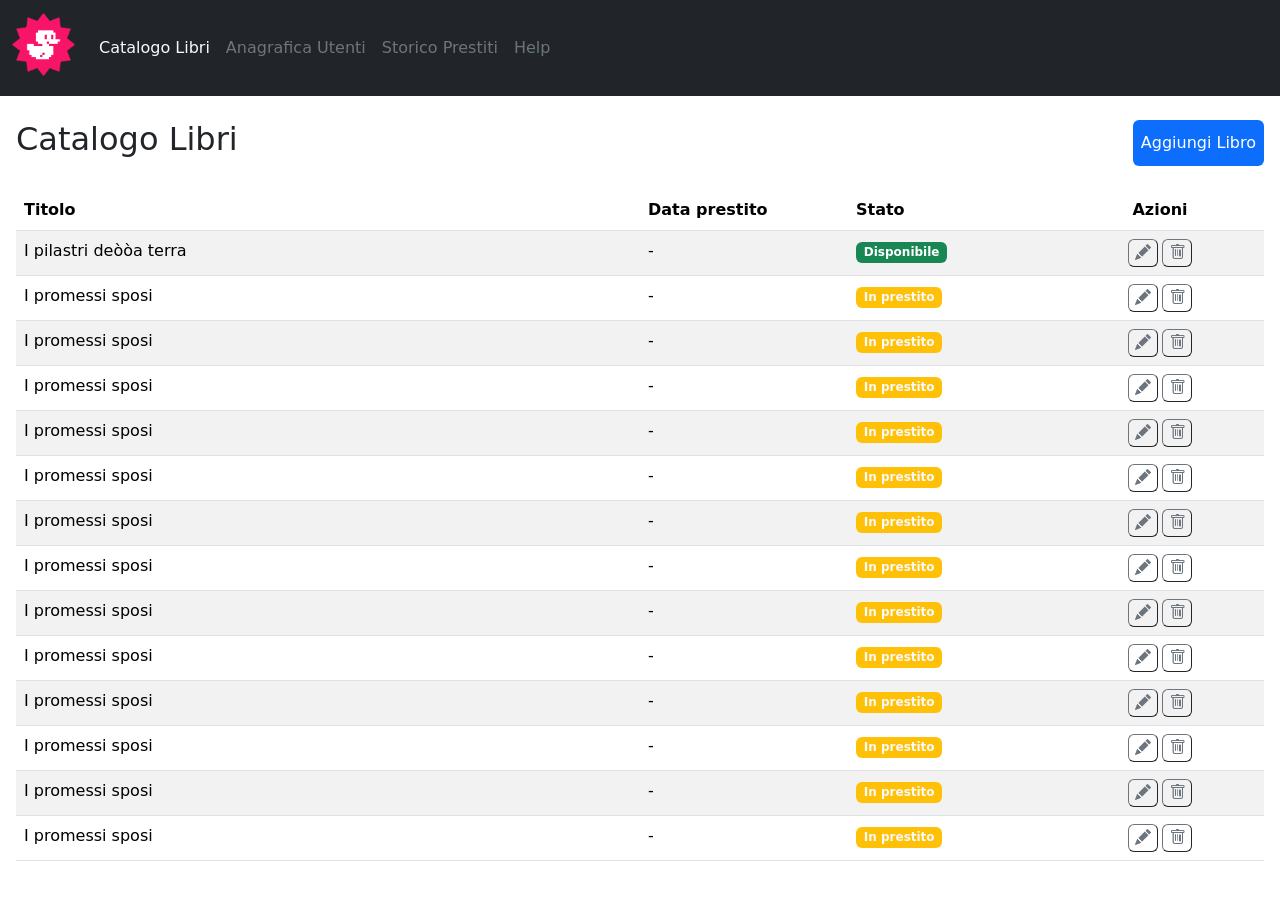
==== index.html @ 3111dd65 "ADD struttura tabella e formattazione" ====
<!DOCTYPE html>
<html lang="en">

<head>
    <meta charset="UTF-8">
    <meta name="viewport" content="width=device-width, initial-scale=1.0">
    <title>Bootstrap Dashboard</title>
    <link rel="stylesheet" href="https://cdn.jsdelivr.net/npm/bootstrap-icons@1.11.0/font/bootstrap-icons.css">
    <link href="https://cdn.jsdelivr.net/npm/bootstrap@5.3.8/dist/css/bootstrap.min.css" rel="stylesheet"
        integrity="sha384-sRIl4kxILFvY47J16cr9ZwB07vP4J8+LH7qKQnuqkuIAvNWLzeN8tE5YBujZqJLB" crossorigin="anonymous">
    <link rel="stylesheet" href="style/index.css">
</head>

<body>
    <header>
        <div class="bg-dark">
            <nav class="navbar navbar-expand-lg">
                <div class="container-fluid top">
                    <a class="navbar-brand to-home" href="#"><img class="paperella" src="img/duck.png"
                            alt="Paperella"></a>

                    <button class="navbar-toggler" type="button" data-bs-toggle="collapse" data-bs-target="#navbarNav"
                        aria-controls="navbarNav" aria-expanded="false" aria-label="Toggle navigation">
                        <span class="navbar-toggler-icon"></span>
                    </button>

                    <div class="collapse navbar-collapse" id="navbarNav">
                        <ul class="navbar-nav">
                            <li class="nav-item">
                                <a class="nav-link active text-light" href="#">Catalogo Libri</a>
                            </li>
                            <li class="nav-item">
                                <a class="nav-link text-secondary" href="#">Anagrafica Utenti</a>
                            </li>
                            <li class="nav-item">
                                <a class="nav-link text-secondary" href="#">Storico Prestiti</a>
                            </li>
                            <li class="nav-item">
                                <a class="nav-link text-secondary" href="#">Help</a>
                            </li>
                        </ul>
                    </div>
                </div>
            </nav>
        </div>
    </header>
    <main>
        <div class="d-flex justify-content-between py-4 px-3">
            <h2 class="fw-light">Catalogo Libri</h2>
            <button class="fw-lighter bg-primary text-white rounded border-0 p-2">Aggiungi Libro</button>
        </div>
        <!-- Tabella -->
        <div class="px-3">
            <table class="table table-tertiary table-striped fw-light">
                <thead>
                    <tr>
                        <th scope="col" class="col-6 col-md-6 col-lg-6">Titolo</th>
                        <th scope="col" class="d-none d-md-table-cell col-md-2">Data prestito</th>
                        <th scope="col" class="col-4 col-md-2">Stato</th>
                        <th scope="col" class="col-2 text-center col-md-2">Azioni</th>
                    </tr>
                </thead>
                <tbody>
                    <tr>
                        <td>I pilastri deòòa terra</td>
                        <td class="d-none d-md-table-cell">-</td>
                        <td><span class="badge bg-success">Disponibile</span></td>
                        <td>
                            <div class="d-flex justify-content-center gap-1">
                                <button type="button"
                                    class="rounded text-secondary border-secondary border-1 bg-transparent"
                                    title="Modifica">
                                    <i class="bi bi-pencil-fill"></i>
                                </button>
                                <button type="button"
                                    class="rounded text-secondary border-secondary border-1 bg-transparent"
                                    title="Elimina">
                                    <i class="bi bi-trash"></i>
                                </button>
                            </div>
                        </td>
                    </tr>
                    <tr>
                        <td>I promessi sposi</td>
                        <td class="d-none d-md-table-cell">-</td>
                        <td><span class="badge bg-warning text-light">In prestito</span></td>
                        <td class="">
                            <div class="d-flex justify-content-center gap-1">
                                <button type="button"
                                    class="rounded text-secondary border-secondary border-1 bg-transparent"
                                    title="Modifica">
                                    <i class="bi bi-pencil-fill"></i>
                                </button>
                                <button type="button"
                                    class="rounded text-secondary border-secondary border-1 bg-transparent"
                                    title="Elimina">
                                    <i class="bi bi-trash"></i>
                                </button>
                            </div>
                        </td>
                    </tr>
                    <tr>
                        <td>I promessi sposi</td>
                        <td class="d-none d-md-table-cell">-</td>
                        <td><span class="badge bg-warning text-light">In prestito</span></td>
                        <td class="">
                            <div class="d-flex justify-content-center gap-1">
                                <button type="button"
                                    class="rounded text-secondary border-secondary border-1 bg-transparent"
                                    title="Modifica">
                                    <i class="bi bi-pencil-fill"></i>
                                </button>
                                <button type="button"
                                    class="rounded text-secondary border-secondary border-1 bg-transparent"
                                    title="Elimina">
                                    <i class="bi bi-trash"></i>
                                </button>
                            </div>
                        </td>
                    </tr>
                    <tr>
                        <td>I promessi sposi</td>
                        <td class="d-none d-md-table-cell">-</td>
                        <td><span class="badge bg-warning text-light">In prestito</span></td>
                        <td class="">
                            <div class="d-flex justify-content-center gap-1">
                                <button type="button"
                                    class="rounded text-secondary border-secondary border-1 bg-transparent"
                                    title="Modifica">
                                    <i class="bi bi-pencil-fill"></i>
                                </button>
                                <button type="button"
                                    class="rounded text-secondary border-secondary border-1 bg-transparent"
                                    title="Elimina">
                                    <i class="bi bi-trash"></i>
                                </button>
                            </div>
                        </td>
                    </tr>
                    <tr>
                        <td>I promessi sposi</td>
                        <td class="d-none d-md-table-cell">-</td>
                        <td><span class="badge bg-warning text-light">In prestito</span></td>
                        <td class="">
                            <div class="d-flex justify-content-center gap-1">
                                <button type="button"
                                    class="rounded text-secondary border-secondary border-1 bg-transparent"
                                    title="Modifica">
                                    <i class="bi bi-pencil-fill"></i>
                                </button>
                                <button type="button"
                                    class="rounded text-secondary border-secondary border-1 bg-transparent"
                                    title="Elimina">
                                    <i class="bi bi-trash"></i>
                                </button>
                            </div>
                        </td>
                    </tr>
                    <tr>
                        <td>I promessi sposi</td>
                        <td class="d-none d-md-table-cell">-</td>
                        <td><span class="badge bg-warning text-light">In prestito</span></td>
                        <td class="">
                            <div class="d-flex justify-content-center gap-1">
                                <button type="button"
                                    class="rounded text-secondary border-secondary border-1 bg-transparent"
                                    title="Modifica">
                                    <i class="bi bi-pencil-fill"></i>
                                </button>
                                <button type="button"
                                    class="rounded text-secondary border-secondary border-1 bg-transparent"
                                    title="Elimina">
                                    <i class="bi bi-trash"></i>
                                </button>
                            </div>
                        </td>
                    </tr>
                    <tr>
                        <td>I promessi sposi</td>
                        <td class="d-none d-md-table-cell">-</td>
                        <td><span class="badge bg-warning text-light">In prestito</span></td>
                        <td class="">
                            <div class="d-flex justify-content-center gap-1">
                                <button type="button"
                                    class="rounded text-secondary border-secondary border-1 bg-transparent"
                                    title="Modifica">
                                    <i class="bi bi-pencil-fill"></i>
                                </button>
                                <button type="button"
                                    class="rounded text-secondary border-secondary border-1 bg-transparent"
                                    title="Elimina">
                                    <i class="bi bi-trash"></i>
                                </button>
                            </div>
                        </td>
                    </tr>
                    <tr>
                        <td>I promessi sposi</td>
                        <td class="d-none d-md-table-cell">-</td>
                        <td><span class="badge bg-warning text-light">In prestito</span></td>
                        <td class="">
                            <div class="d-flex justify-content-center gap-1">
                                <button type="button"
                                    class="rounded text-secondary border-secondary border-1 bg-transparent"
                                    title="Modifica">
                                    <i class="bi bi-pencil-fill"></i>
                                </button>
                                <button type="button"
                                    class="rounded text-secondary border-secondary border-1 bg-transparent"
                                    title="Elimina">
                                    <i class="bi bi-trash"></i>
                                </button>
                            </div>
                        </td>
                    </tr>
                    <tr>
                        <td>I promessi sposi</td>
                        <td class="d-none d-md-table-cell">-</td>
                        <td><span class="badge bg-warning text-light">In prestito</span></td>
                        <td class="">
                            <div class="d-flex justify-content-center gap-1">
                                <button type="button"
                                    class="rounded text-secondary border-secondary border-1 bg-transparent"
                                    title="Modifica">
                                    <i class="bi bi-pencil-fill"></i>
                                </button>
                                <button type="button"
                                    class="rounded text-secondary border-secondary border-1 bg-transparent"
                                    title="Elimina">
                                    <i class="bi bi-trash"></i>
                                </button>
                            </div>
                        </td>
                    </tr>
                    <tr>
                        <td>I promessi sposi</td>
                        <td class="d-none d-md-table-cell">-</td>
                        <td><span class="badge bg-warning text-light">In prestito</span></td>
                        <td class="">
                            <div class="d-flex justify-content-center gap-1">
                                <button type="button"
                                    class="rounded text-secondary border-secondary border-1 bg-transparent"
                                    title="Modifica">
                                    <i class="bi bi-pencil-fill"></i>
                                </button>
                                <button type="button"
                                    class="rounded text-secondary border-secondary border-1 bg-transparent"
                                    title="Elimina">
                                    <i class="bi bi-trash"></i>
                                </button>
                            </div>
                        </td>
                    </tr>
                    <tr>
                        <td>I promessi sposi</td>
                        <td class="d-none d-md-table-cell">-</td>
                        <td><span class="badge bg-warning text-light">In prestito</span></td>
                        <td class="">
                            <div class="d-flex justify-content-center gap-1">
                                <button type="button"
                                    class="rounded text-secondary border-secondary border-1 bg-transparent"
                                    title="Modifica">
                                    <i class="bi bi-pencil-fill"></i>
                                </button>
                                <button type="button"
                                    class="rounded text-secondary border-secondary border-1 bg-transparent"
                                    title="Elimina">
                                    <i class="bi bi-trash"></i>
                                </button>
                            </div>
                        </td>
                    </tr>
                    <tr>
                        <td>I promessi sposi</td>
                        <td class="d-none d-md-table-cell">-</td>
                        <td><span class="badge bg-warning text-light">In prestito</span></td>
                        <td class="">
                            <div class="d-flex justify-content-center gap-1">
                                <button type="button"
                                    class="rounded text-secondary border-secondary border-1 bg-transparent"
                                    title="Modifica">
                                    <i class="bi bi-pencil-fill"></i>
                                </button>
                                <button type="button"
                                    class="rounded text-secondary border-secondary border-1 bg-transparent"
                                    title="Elimina">
                                    <i class="bi bi-trash"></i>
                                </button>
                            </div>
                        </td>
                    </tr>
                    <tr>
                        <td>I promessi sposi</td>
                        <td class="d-none d-md-table-cell">-</td>
                        <td><span class="badge bg-warning text-light">In prestito</span></td>
                        <td class="">
                            <div class="d-flex justify-content-center gap-1">
                                <button type="button"
                                    class="rounded text-secondary border-secondary border-1 bg-transparent"
                                    title="Modifica">
                                    <i class="bi bi-pencil-fill"></i>
                                </button>
                                <button type="button"
                                    class="rounded text-secondary border-secondary border-1 bg-transparent"
                                    title="Elimina">
                                    <i class="bi bi-trash"></i>
                                </button>
                            </div>
                        </td>
                    </tr>
                    <tr>
                        <td>I promessi sposi</td>
                        <td class="d-none d-md-table-cell">-</td>
                        <td><span class="badge bg-warning text-light">In prestito</span></td>
                        <td class="">
                            <div class="d-flex justify-content-center gap-1">
                                <button type="button"
                                    class="rounded text-secondary border-secondary border-1 bg-transparent"
                                    title="Modifica">
                                    <i class="bi bi-pencil-fill"></i>
                                </button>
                                <button type="button"
                                    class="rounded text-secondary border-secondary border-1 bg-transparent"
                                    title="Elimina">
                                    <i class="bi bi-trash"></i>
                                </button>
                            </div>
                        </td>
                    </tr>
                </tbody>
            </table>
        </div>
    </main>
    <script src="https://cdn.jsdelivr.net/npm/bootstrap@5.3.8/dist/js/bootstrap.bundle.min.js"
        integrity="sha384-FKyoEForCGlyvwx9Hj09JcYn3nv7wiPVlz7YYwJrWVcXK/BmnVDxM+D2scQbITxI"
        crossorigin="anonymous"></script>
</body>

</html>
---- style/index.css ----
/*HEADER*/
.top {
    height: 80px;
}
.to-home {
    height: 100%;
}
.paperella {
    height: 90%;
}
.navbar-toggler-icon {
    filter: invert(1);
}
.navbar-toggler {
    --bs-navbar-toggler-border-color: white;
}
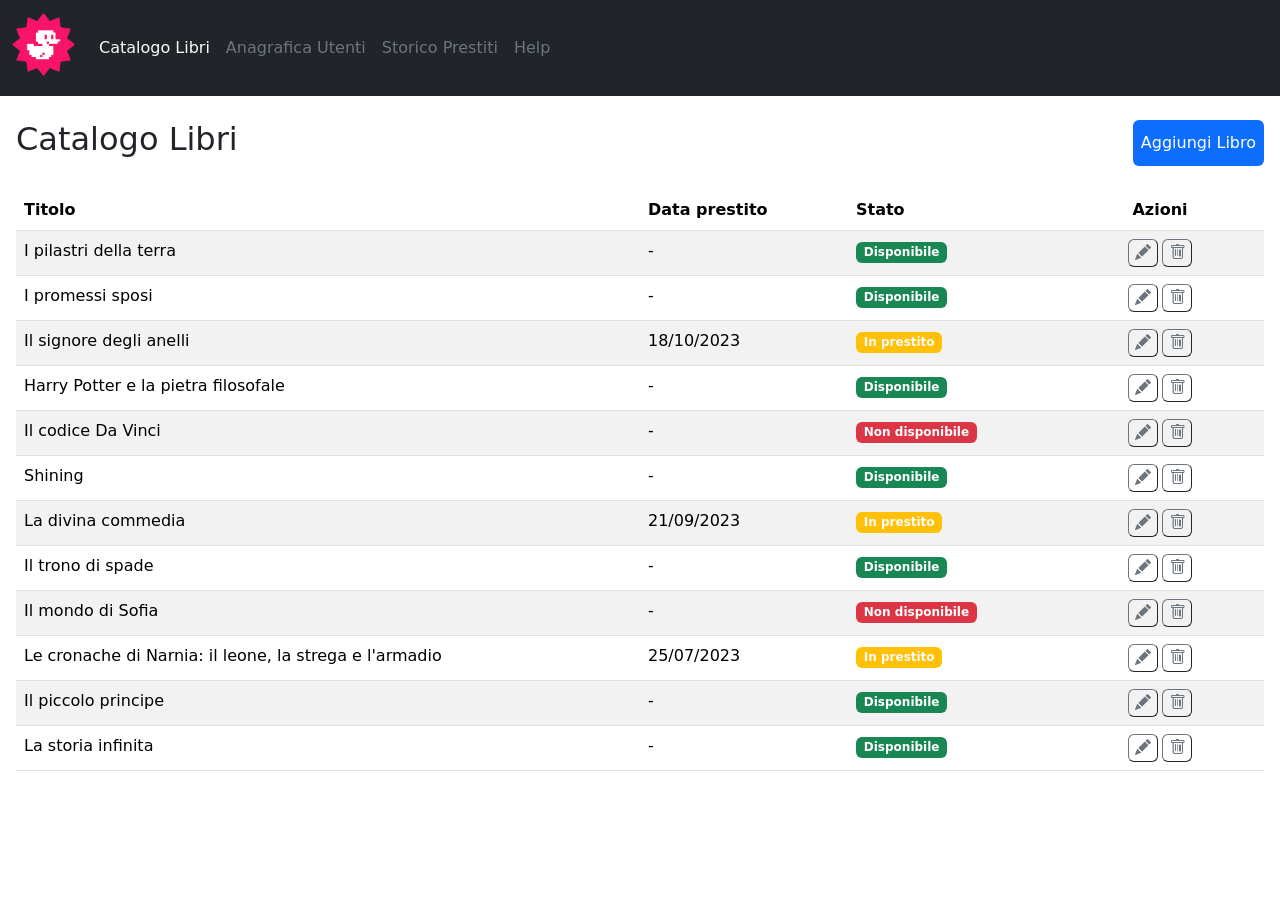
==== commit 715bb232: "table complete" ====
--- a/index.html
+++ b/index.html
@@ -62,7 +62,7 @@
                 </thead>
                 <tbody>
                     <tr>
-                        <td>I pilastri deòòa terra</td>
+                        <td>I pilastri della terra</td>
                         <td class="d-none d-md-table-cell">-</td>
                         <td><span class="badge bg-success">Disponibile</span></td>
                         <td>
@@ -83,7 +83,83 @@
                     <tr>
                         <td>I promessi sposi</td>
                         <td class="d-none d-md-table-cell">-</td>
+                        <td><span class="badge bg-success">Disponibile</span></td>
+                        <td>
+                            <div class="d-flex justify-content-center gap-1">
+                                <button type="button"
+                                    class="rounded text-secondary border-secondary border-1 bg-transparent"
+                                    title="Modifica">
+                                    <i class="bi bi-pencil-fill"></i>
+                                </button>
+                                <button type="button"
+                                    class="rounded text-secondary border-secondary border-1 bg-transparent"
+                                    title="Elimina">
+                                    <i class="bi bi-trash"></i>
+                                </button>
+                            </div>
+                        </td>
+                    </tr>
+                    <tr>
+                        <td>Il signore degli anelli</td>
+                        <td class="d-none d-md-table-cell">18/10/2023</td>
                         <td><span class="badge bg-warning text-light">In prestito</span></td>
+                        <td>
+                            <div class="d-flex justify-content-center gap-1">
+                                <button type="button"
+                                    class="rounded text-secondary border-secondary border-1 bg-transparent"
+                                    title="Modifica">
+                                    <i class="bi bi-pencil-fill"></i>
+                                </button>
+                                <button type="button"
+                                    class="rounded text-secondary border-secondary border-1 bg-transparent"
+                                    title="Elimina">
+                                    <i class="bi bi-trash"></i>
+                                </button>
+                            </div>
+                        </td>
+                    </tr>
+                    <tr>
+                        <td>Harry Potter e la pietra filosofale</td>
+                        <td class="d-none d-md-table-cell">-</td>
+                        <td><span class="badge bg-success">Disponibile</span></td>
+                        <td>
+                            <div class="d-flex justify-content-center gap-1">
+                                <button type="button"
+                                    class="rounded text-secondary border-secondary border-1 bg-transparent"
+                                    title="Modifica">
+                                    <i class="bi bi-pencil-fill"></i>
+                                </button>
+                                <button type="button"
+                                    class="rounded text-secondary border-secondary border-1 bg-transparent"
+                                    title="Elimina">
+                                    <i class="bi bi-trash"></i>
+                                </button>
+                            </div>
+                        </td>
+                    </tr>
+                    <tr>
+                        <td>Il codice Da Vinci</td>
+                        <td class="d-none d-md-table-cell">-</td>
+                        <td><span class="badge bg-danger">Non disponibile</span></td>
+                        <td>
+                            <div class="d-flex justify-content-center gap-1">
+                                <button type="button"
+                                    class="rounded text-secondary border-secondary border-1 bg-transparent"
+                                    title="Modifica">
+                                    <i class="bi bi-pencil-fill"></i>
+                                </button>
+                                <button type="button"
+                                    class="rounded text-secondary border-secondary border-1 bg-transparent"
+                                    title="Elimina">
+                                    <i class="bi bi-trash"></i>
+                                </button>
+                            </div>
+                        </td>
+                    </tr>
+                    <tr>
+                        <td>Shining</td>
+                        <td class="d-none d-md-table-cell">-</td>
+                        <td><span class="badge bg-success">Disponibile</span></td>
                         <td class="">
                             <div class="d-flex justify-content-center gap-1">
                                 <button type="button"
@@ -100,9 +176,47 @@
                         </td>
                     </tr>
                     <tr>
-                        <td>I promessi sposi</td>
-                        <td class="d-none d-md-table-cell">-</td>
+                        <td>La divina commedia</td>
+                        <td class="d-none d-md-table-cell">21/09/2023</td>
                         <td><span class="badge bg-warning text-light">In prestito</span></td>
+                        <td>
+                            <div class="d-flex justify-content-center gap-1">
+                                <button type="button"
+                                    class="rounded text-secondary border-secondary border-1 bg-transparent"
+                                    title="Modifica">
+                                    <i class="bi bi-pencil-fill"></i>
+                                </button>
+                                <button type="button"
+                                    class="rounded text-secondary border-secondary border-1 bg-transparent"
+                                    title="Elimina">
+                                    <i class="bi bi-trash"></i>
+                                </button>
+                            </div>
+                        </td>
+                    </tr>
+                    <tr>
+                        <td>Il trono di spade</td>
+                        <td class="d-none d-md-table-cell">-</td>
+                        <td><span class="badge bg-success">Disponibile</span></td>
+                        <td>
+                            <div class="d-flex justify-content-center gap-1">
+                                <button type="button"
+                                    class="rounded text-secondary border-secondary border-1 bg-transparent"
+                                    title="Modifica">
+                                    <i class="bi bi-pencil-fill"></i>
+                                </button>
+                                <button type="button"
+                                    class="rounded text-secondary border-secondary border-1 bg-transparent"
+                                    title="Elimina">
+                                    <i class="bi bi-trash"></i>
+                                </button>
+                            </div>
+                        </td>
+                    </tr>
+                    <tr>
+                        <td>Il mondo di Sofia</td>
+                        <td class="d-none d-md-table-cell">-</td>
+                        <td><span class="badge bg-danger">Non disponibile</span></td>
                         <td class="">
                             <div class="d-flex justify-content-center gap-1">
                                 <button type="button"
@@ -119,200 +233,48 @@
                         </td>
                     </tr>
                     <tr>
-                        <td>I promessi sposi</td>
-                        <td class="d-none d-md-table-cell">-</td>
+                        <td>Le cronache di Narnia: il leone, la strega e l'armadio</td>
+                        <td class="d-none d-md-table-cell">25/07/2023</td>
                         <td><span class="badge bg-warning text-light">In prestito</span></td>
-                        <td class="">
-                            <div class="d-flex justify-content-center gap-1">
-                                <button type="button"
-                                    class="rounded text-secondary border-secondary border-1 bg-transparent"
-                                    title="Modifica">
-                                    <i class="bi bi-pencil-fill"></i>
-                                </button>
-                                <button type="button"
-                                    class="rounded text-secondary border-secondary border-1 bg-transparent"
-                                    title="Elimina">
-                                    <i class="bi bi-trash"></i>
-                                </button>
-                            </div>
-                        </td>
-                    </tr>
-                    <tr>
-                        <td>I promessi sposi</td>
-                        <td class="d-none d-md-table-cell">-</td>
-                        <td><span class="badge bg-warning text-light">In prestito</span></td>
-                        <td class="">
-                            <div class="d-flex justify-content-center gap-1">
-                                <button type="button"
-                                    class="rounded text-secondary border-secondary border-1 bg-transparent"
-                                    title="Modifica">
-                                    <i class="bi bi-pencil-fill"></i>
-                                </button>
-                                <button type="button"
-                                    class="rounded text-secondary border-secondary border-1 bg-transparent"
-                                    title="Elimina">
-                                    <i class="bi bi-trash"></i>
-                                </button>
-                            </div>
-                        </td>
-                    </tr>
-                    <tr>
-                        <td>I promessi sposi</td>
-                        <td class="d-none d-md-table-cell">-</td>
-                        <td><span class="badge bg-warning text-light">In prestito</span></td>
-                        <td class="">
-                            <div class="d-flex justify-content-center gap-1">
-                                <button type="button"
-                                    class="rounded text-secondary border-secondary border-1 bg-transparent"
-                                    title="Modifica">
-                                    <i class="bi bi-pencil-fill"></i>
-                                </button>
-                                <button type="button"
-                                    class="rounded text-secondary border-secondary border-1 bg-transparent"
-                                    title="Elimina">
-                                    <i class="bi bi-trash"></i>
-                                </button>
-                            </div>
-                        </td>
-                    </tr>
-                    <tr>
-                        <td>I promessi sposi</td>
-                        <td class="d-none d-md-table-cell">-</td>
-                        <td><span class="badge bg-warning text-light">In prestito</span></td>
-                        <td class="">
-                            <div class="d-flex justify-content-center gap-1">
-                                <button type="button"
-                                    class="rounded text-secondary border-secondary border-1 bg-transparent"
-                                    title="Modifica">
-                                    <i class="bi bi-pencil-fill"></i>
-                                </button>
-                                <button type="button"
-                                    class="rounded text-secondary border-secondary border-1 bg-transparent"
-                                    title="Elimina">
-                                    <i class="bi bi-trash"></i>
-                                </button>
-                            </div>
-                        </td>
-                    </tr>
-                    <tr>
-                        <td>I promessi sposi</td>
-                        <td class="d-none d-md-table-cell">-</td>
-                        <td><span class="badge bg-warning text-light">In prestito</span></td>
-                        <td class="">
-                            <div class="d-flex justify-content-center gap-1">
-                                <button type="button"
-                                    class="rounded text-secondary border-secondary border-1 bg-transparent"
-                                    title="Modifica">
-                                    <i class="bi bi-pencil-fill"></i>
-                                </button>
-                                <button type="button"
-                                    class="rounded text-secondary border-secondary border-1 bg-transparent"
-                                    title="Elimina">
-                                    <i class="bi bi-trash"></i>
-                                </button>
-                            </div>
-                        </td>
-                    </tr>
-                    <tr>
-                        <td>I promessi sposi</td>
-                        <td class="d-none d-md-table-cell">-</td>
-                        <td><span class="badge bg-warning text-light">In prestito</span></td>
-                        <td class="">
-                            <div class="d-flex justify-content-center gap-1">
-                                <button type="button"
-                                    class="rounded text-secondary border-secondary border-1 bg-transparent"
-                                    title="Modifica">
-                                    <i class="bi bi-pencil-fill"></i>
-                                </button>
-                                <button type="button"
-                                    class="rounded text-secondary border-secondary border-1 bg-transparent"
-                                    title="Elimina">
-                                    <i class="bi bi-trash"></i>
-                                </button>
-                            </div>
-                        </td>
-                    </tr>
-                    <tr>
-                        <td>I promessi sposi</td>
-                        <td class="d-none d-md-table-cell">-</td>
-                        <td><span class="badge bg-warning text-light">In prestito</span></td>
-                        <td class="">
-                            <div class="d-flex justify-content-center gap-1">
-                                <button type="button"
-                                    class="rounded text-secondary border-secondary border-1 bg-transparent"
-                                    title="Modifica">
-                                    <i class="bi bi-pencil-fill"></i>
-                                </button>
-                                <button type="button"
-                                    class="rounded text-secondary border-secondary border-1 bg-transparent"
-                                    title="Elimina">
-                                    <i class="bi bi-trash"></i>
-                                </button>
-                            </div>
-                        </td>
-                    </tr>
-                    <tr>
-                        <td>I promessi sposi</td>
-                        <td class="d-none d-md-table-cell">-</td>
-                        <td><span class="badge bg-warning text-light">In prestito</span></td>
-                        <td class="">
-                            <div class="d-flex justify-content-center gap-1">
-                                <button type="button"
-                                    class="rounded text-secondary border-secondary border-1 bg-transparent"
-                                    title="Modifica">
-                                    <i class="bi bi-pencil-fill"></i>
-                                </button>
-                                <button type="button"
-                                    class="rounded text-secondary border-secondary border-1 bg-transparent"
-                                    title="Elimina">
-                                    <i class="bi bi-trash"></i>
-                                </button>
-                            </div>
-                        </td>
-                    </tr>
-                    <tr>
-                        <td>I promessi sposi</td>
-                        <td class="d-none d-md-table-cell">-</td>
-                        <td><span class="badge bg-warning text-light">In prestito</span></td>
-                        <td class="">
-                            <div class="d-flex justify-content-center gap-1">
-                                <button type="button"
-                                    class="rounded text-secondary border-secondary border-1 bg-transparent"
-                                    title="Modifica">
-                                    <i class="bi bi-pencil-fill"></i>
-                                </button>
-                                <button type="button"
-                                    class="rounded text-secondary border-secondary border-1 bg-transparent"
-                                    title="Elimina">
-                                    <i class="bi bi-trash"></i>
-                                </button>
-                            </div>
-                        </td>
-                    </tr>
-                    <tr>
-                        <td>I promessi sposi</td>
-                        <td class="d-none d-md-table-cell">-</td>
-                        <td><span class="badge bg-warning text-light">In prestito</span></td>
-                        <td class="">
-                            <div class="d-flex justify-content-center gap-1">
-                                <button type="button"
-                                    class="rounded text-secondary border-secondary border-1 bg-transparent"
-                                    title="Modifica">
-                                    <i class="bi bi-pencil-fill"></i>
-                                </button>
-                                <button type="button"
-                                    class="rounded text-secondary border-secondary border-1 bg-transparent"
-                                    title="Elimina">
-                                    <i class="bi bi-trash"></i>
-                                </button>
-                            </div>
-                        </td>
-                    </tr>
-                    <tr>
-                        <td>I promessi sposi</td>
-                        <td class="d-none d-md-table-cell">-</td>
-                        <td><span class="badge bg-warning text-light">In prestito</span></td>
-                        <td class="">
+                        <td>
+                            <div class="d-flex justify-content-center gap-1">
+                                <button type="button"
+                                    class="rounded text-secondary border-secondary border-1 bg-transparent"
+                                    title="Modifica">
+                                    <i class="bi bi-pencil-fill"></i>
+                                </button>
+                                <button type="button"
+                                    class="rounded text-secondary border-secondary border-1 bg-transparent"
+                                    title="Elimina">
+                                    <i class="bi bi-trash"></i>
+                                </button>
+                            </div>
+                        </td>
+                    </tr>
+                    <tr>
+                        <td>Il piccolo principe</td>
+                        <td class="d-none d-md-table-cell">-</td>
+                        <td><span class="badge bg-success">Disponibile</span></td>
+                        <td>
+                            <div class="d-flex justify-content-center gap-1">
+                                <button type="button"
+                                    class="rounded text-secondary border-secondary border-1 bg-transparent"
+                                    title="Modifica">
+                                    <i class="bi bi-pencil-fill"></i>
+                                </button>
+                                <button type="button"
+                                    class="rounded text-secondary border-secondary border-1 bg-transparent"
+                                    title="Elimina">
+                                    <i class="bi bi-trash"></i>
+                                </button>
+                            </div>
+                        </td>
+                    </tr>
+                    <tr>
+                        <td>La storia infinita</td>
+                        <td class="d-none d-md-table-cell">-</td>
+                        <td><span class="badge bg-success">Disponibile</span></td>
+                        <td>
                             <div class="d-flex justify-content-center gap-1">
                                 <button type="button"
                                     class="rounded text-secondary border-secondary border-1 bg-transparent"
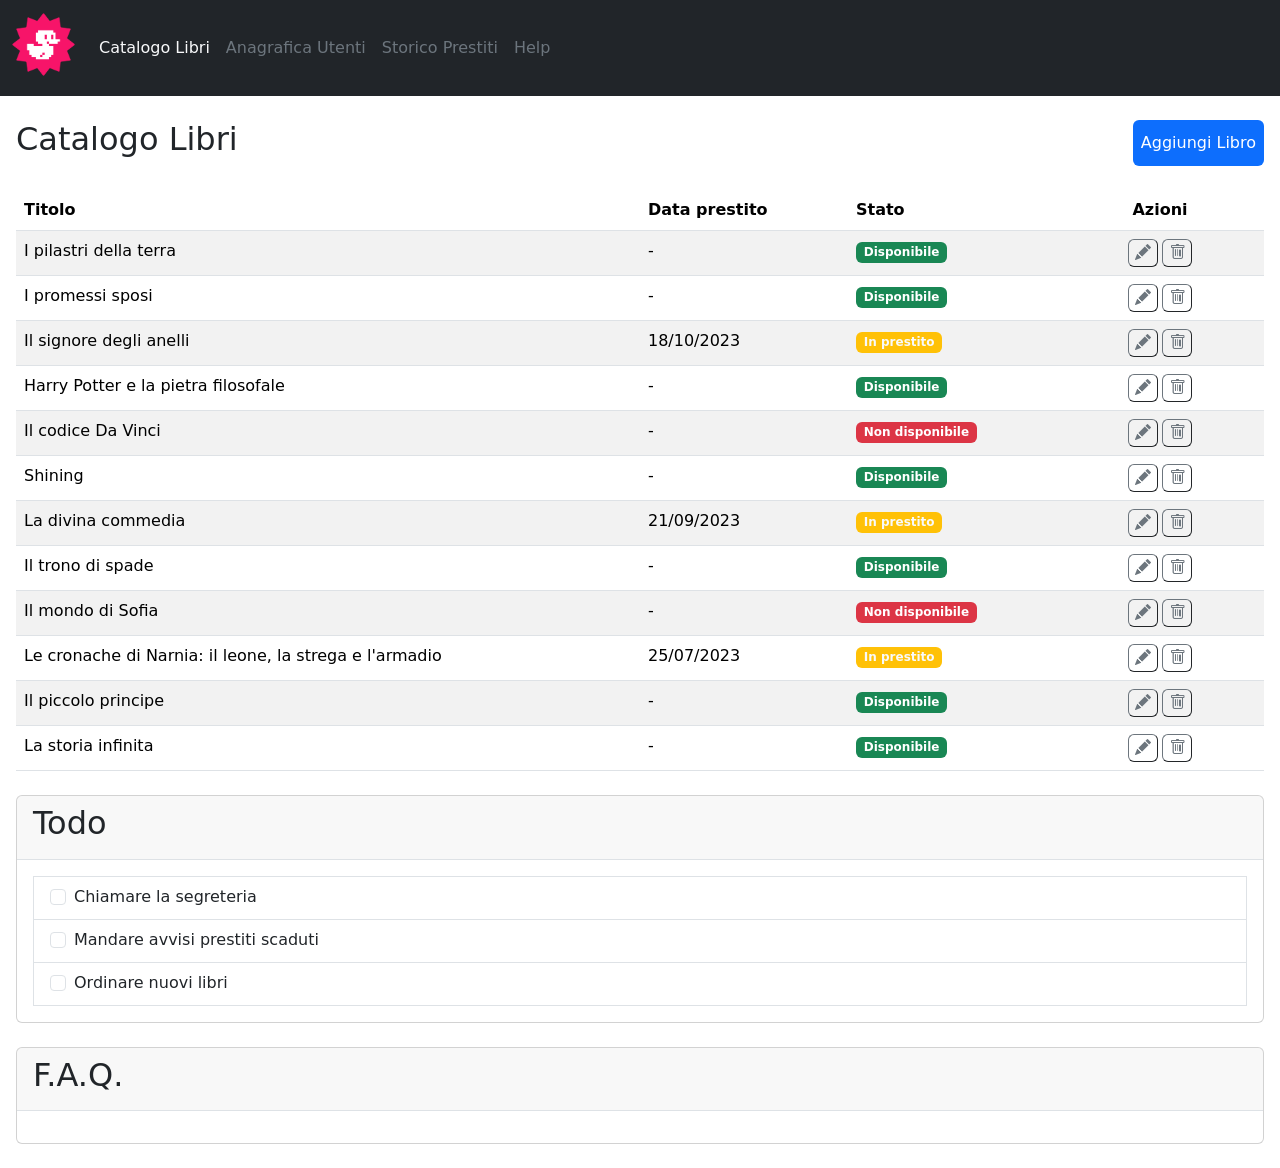
==== commit fc425db4: "TODO DONE" ====
--- a/index.html
+++ b/index.html
@@ -291,6 +291,52 @@
                     </tr>
                 </tbody>
             </table>
+            <!-- SCHEDE -->
+            <div class="cards">
+                <!-- TOOD -->
+                <div class="card my-4 fw-light">
+                    <div class="card-header border-bottom">
+                        <h2 class="card-title fw-light">Todo</h2>
+                    </div>
+                    <div class="card-body">
+                        <ul class="list-group list-group-flush border">
+                            <li class="list-group-item">
+                                <div class="form-check">
+                                    <input class="form-check-input" type="checkbox" value="" id="check1">
+                                    <label class="form-check-label" for="check1">
+                                        Chiamare la segreteria
+                                    </label>
+                                </div>
+                            </li>
+                            <li class="list-group-item">
+                                <div class="form-check">
+                                    <input class="form-check-input" type="checkbox" value="" id="check2">
+                                    <label class="form-check-label" for="check2">
+                                        Mandare avvisi prestiti scaduti
+                                    </label>
+                                </div>
+                            </li>
+                            <li class="list-group-item">
+                                <div class="form-check">
+                                    <input class="form-check-input" type="checkbox" value="" id="check3">
+                                    <label class="form-check-label" for="check3">
+                                        Ordinare nuovi libri
+                                    </label>
+                                </div>
+                            </li>
+                        </ul>
+                    </div>
+                </div>
+                <!-- F.A.Q. -->
+                 <div class="card my-4 fw-light">
+                    <div class="card-header border-bottom">
+                        <h2 class="card-title fw-light">F.A.Q.</h2>
+                    </div>
+                    <div class="card-body">
+                        
+                    </div>
+                </div>
+            </div>
         </div>
     </main>
     <script src="https://cdn.jsdelivr.net/npm/bootstrap@5.3.8/dist/js/bootstrap.bundle.min.js"
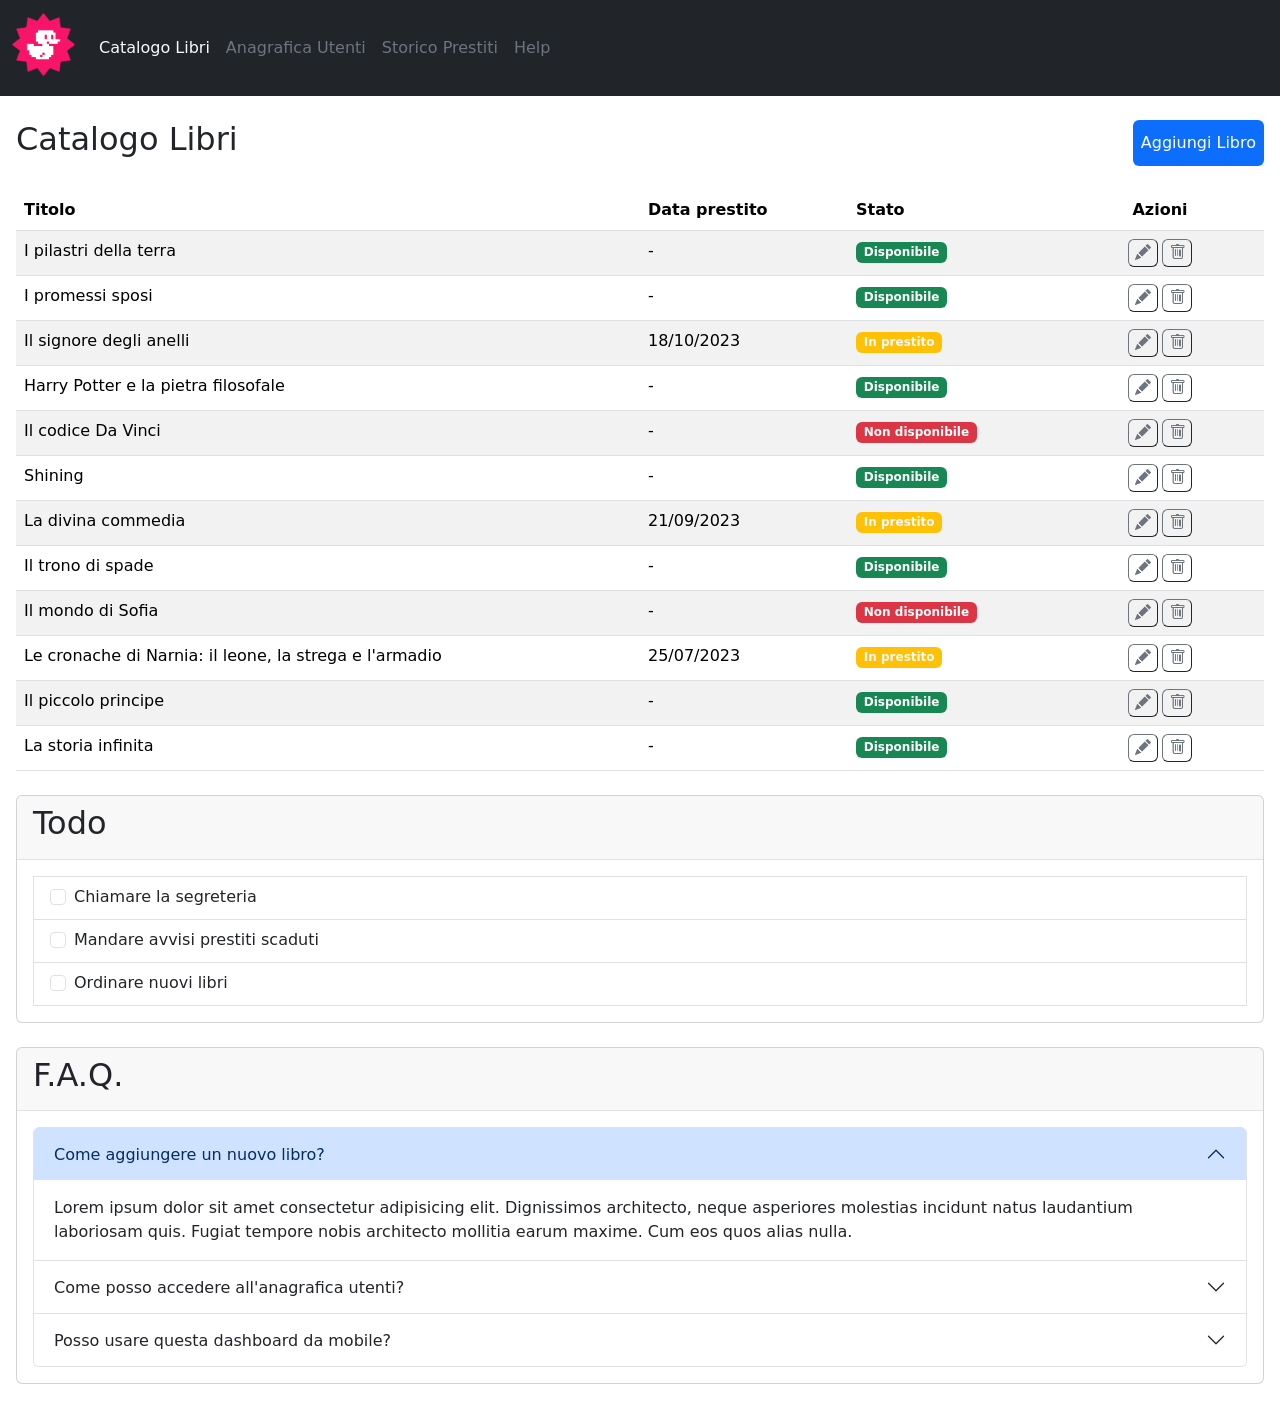
==== commit a80463cf: "ADD FAQ" ====
--- a/index.html
+++ b/index.html
@@ -328,12 +328,62 @@
                     </div>
                 </div>
                 <!-- F.A.Q. -->
-                 <div class="card my-4 fw-light">
+                <div class="card my-4 fw-light">
                     <div class="card-header border-bottom">
                         <h2 class="card-title fw-light">F.A.Q.</h2>
                     </div>
                     <div class="card-body">
-                        
+                        <div class="accordion" id="accordionExample">
+                            <div class="accordion-item">
+                                <h2 class="accordion-header">
+                                    <button class="accordion-button" type="button" data-bs-toggle="collapse"
+                                        data-bs-target="#collapseOne" aria-expanded="true" aria-controls="collapseOne">
+                                        Come aggiungere un nuovo libro?
+                                    </button>
+                                </h2>
+                                <div id="collapseOne" class="accordion-collapse collapse show"
+                                    data-bs-parent="#accordionExample">
+                                    <div class="accordion-body">
+                                        Lorem ipsum dolor sit amet consectetur adipisicing elit. Dignissimos architecto,
+                                        neque asperiores molestias incidunt natus laudantium laboriosam quis. Fugiat
+                                        tempore nobis architecto mollitia earum maxime. Cum eos quos alias nulla.
+                                    </div>
+                                </div>
+                            </div>
+                            <div class="accordion-item">
+                                <h2 class="accordion-header">
+                                    <button class="accordion-button collapsed" type="button" data-bs-toggle="collapse"
+                                        data-bs-target="#collapseTwo" aria-expanded="false" aria-controls="collapseTwo">
+                                        Come posso accedere all'anagrafica utenti?
+                                    </button>
+                                </h2>
+                                <div id="collapseTwo" class="accordion-collapse collapse"
+                                    data-bs-parent="#accordionExample">
+                                    <div class="accordion-body">
+                                        Lorem ipsum dolor sit amet, consectetur adipisicing elit. Asperiores ipsam
+                                        debitis quaerat labore! Enim dicta obcaecati aperiam ducimus qui id vel veniam
+                                        natus quia perferendis consectetur, culpa sint accusamus sunt.
+                                    </div>
+                                </div>
+                            </div>
+                            <div class="accordion-item">
+                                <h2 class="accordion-header">
+                                    <button class="accordion-button collapsed" type="button" data-bs-toggle="collapse"
+                                        data-bs-target="#collapseThree" aria-expanded="false"
+                                        aria-controls="collapseThree">
+                                        Posso usare questa dashboard da mobile?
+                                    </button>
+                                </h2>
+                                <div id="collapseThree" class="accordion-collapse collapse"
+                                    data-bs-parent="#accordionExample">
+                                    <div class="accordion-body">
+                                        Lorem ipsum dolor sit amet consectetur adipisicing elit. Recusandae nobis optio
+                                        totam! Exercitationem quasi necessitatibus error, libero repudiandae similique,
+                                        ipsum est fugit iusto enim nihil aliquid quibusdam sit et quis.
+                                    </div>
+                                </div>
+                            </div>
+                        </div>
                     </div>
                 </div>
             </div>
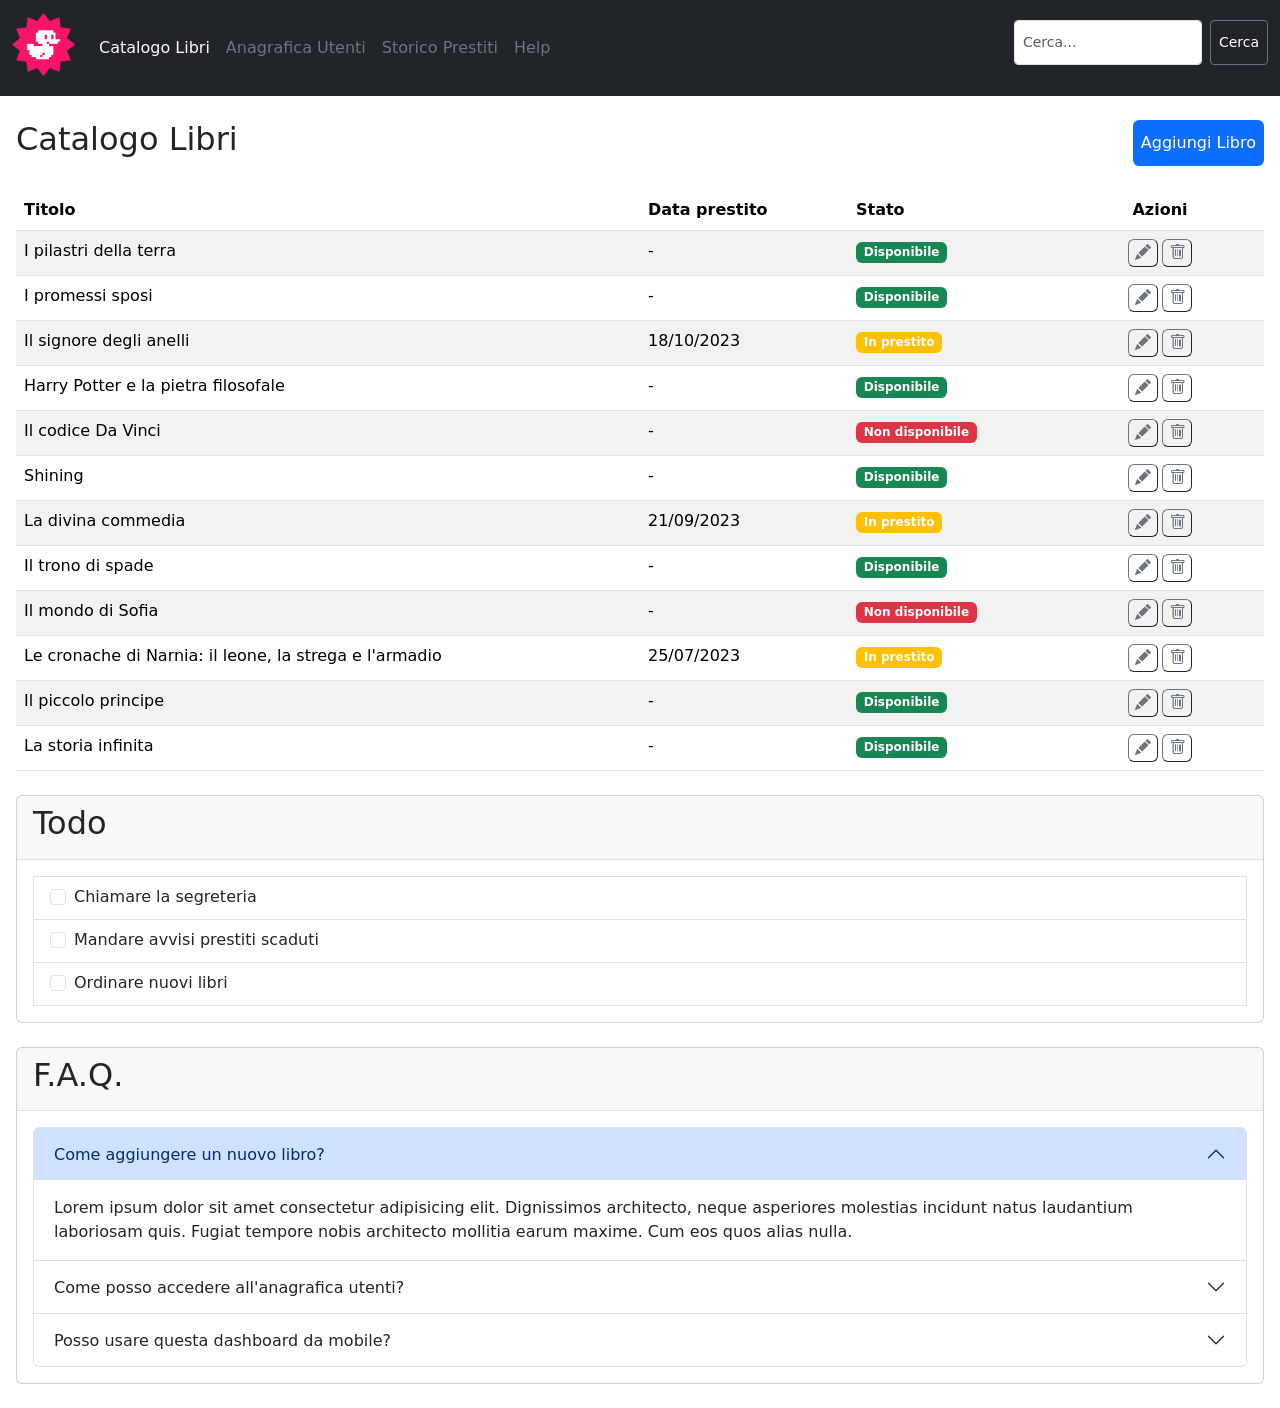
==== commit f0b6a933: "ADD Form input and botton on d-lg" ====
--- a/index.html
+++ b/index.html
@@ -40,6 +40,14 @@
                             </li>
                         </ul>
                     </div>
+                    <!-- FORM Cerca -->
+                    <div class="d-none d-lg-flex col-lg-3">
+                        <form class="d-flex justify-content-flex-end gap-2">
+                            <label for="searchbook" class="form-label">Cerca Libro</label>
+                            <input type="text" class="form-control form-control-sm" aria-describedby="searchbook" placeholder="Cerca...">
+                            <button type="submit" class="btn btn-dark border-secondary btn-sm">Cerca</button>
+                        </form>
+                    </div>
                 </div>
             </nav>
         </div>
--- a/style/index.css
+++ b/style/index.css
@@ -13,4 +13,10 @@
 }
 .navbar-toggler {
     --bs-navbar-toggler-border-color: white;
+}
+form button {
+    height: 80%;
+}
+form input {
+    height: 80%;
 }
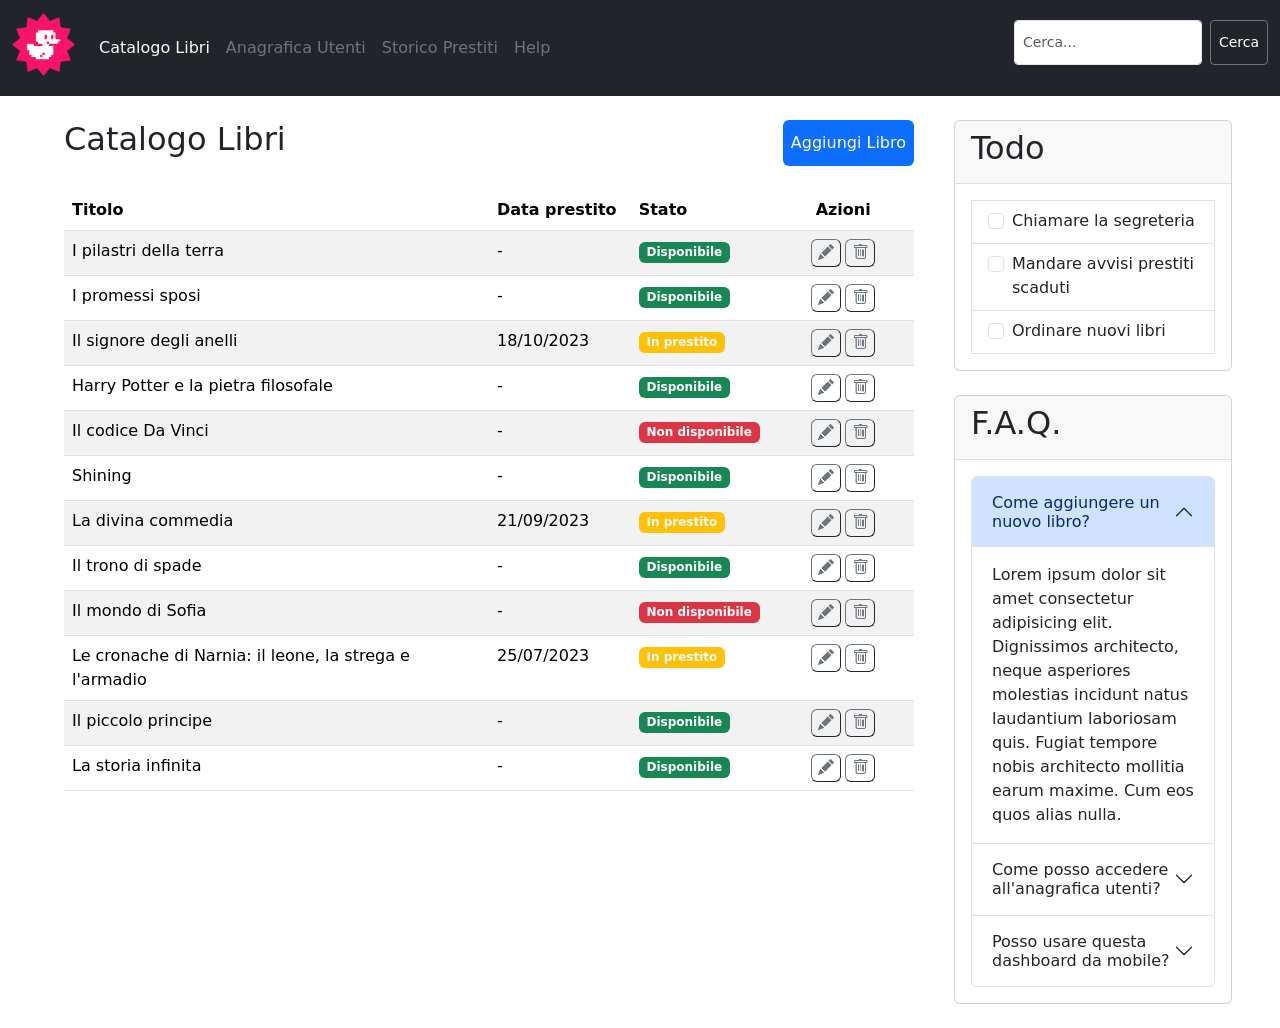
==== commit 7d7eff45: "ADD schede affiancate in lg layout" ====
--- a/index.html
+++ b/index.html
@@ -44,7 +44,8 @@
                     <div class="d-none d-lg-flex col-lg-3">
                         <form class="d-flex justify-content-flex-end gap-2">
                             <label for="searchbook" class="form-label">Cerca Libro</label>
-                            <input type="text" class="form-control form-control-sm" aria-describedby="searchbook" placeholder="Cerca...">
+                            <input type="text" class="form-control form-control-sm" aria-describedby="searchbook"
+                                placeholder="Cerca...">
                             <button type="submit" class="btn btn-dark border-secondary btn-sm">Cerca</button>
                         </form>
                     </div>
@@ -53,341 +54,346 @@
         </div>
     </header>
     <main>
-        <div class="d-flex justify-content-between py-4 px-3">
-            <h2 class="fw-light">Catalogo Libri</h2>
-            <button class="fw-lighter bg-primary text-white rounded border-0 p-2">Aggiungi Libro</button>
-        </div>
-        <!-- Tabella -->
-        <div class="px-3">
-            <table class="table table-tertiary table-striped fw-light">
-                <thead>
-                    <tr>
-                        <th scope="col" class="col-6 col-md-6 col-lg-6">Titolo</th>
-                        <th scope="col" class="d-none d-md-table-cell col-md-2">Data prestito</th>
-                        <th scope="col" class="col-4 col-md-2">Stato</th>
-                        <th scope="col" class="col-2 text-center col-md-2">Azioni</th>
-                    </tr>
-                </thead>
-                <tbody>
-                    <tr>
-                        <td>I pilastri della terra</td>
-                        <td class="d-none d-md-table-cell">-</td>
-                        <td><span class="badge bg-success">Disponibile</span></td>
-                        <td>
-                            <div class="d-flex justify-content-center gap-1">
-                                <button type="button"
-                                    class="rounded text-secondary border-secondary border-1 bg-transparent"
-                                    title="Modifica">
-                                    <i class="bi bi-pencil-fill"></i>
-                                </button>
-                                <button type="button"
-                                    class="rounded text-secondary border-secondary border-1 bg-transparent"
-                                    title="Elimina">
-                                    <i class="bi bi-trash"></i>
-                                </button>
-                            </div>
-                        </td>
-                    </tr>
-                    <tr>
-                        <td>I promessi sposi</td>
-                        <td class="d-none d-md-table-cell">-</td>
-                        <td><span class="badge bg-success">Disponibile</span></td>
-                        <td>
-                            <div class="d-flex justify-content-center gap-1">
-                                <button type="button"
-                                    class="rounded text-secondary border-secondary border-1 bg-transparent"
-                                    title="Modifica">
-                                    <i class="bi bi-pencil-fill"></i>
-                                </button>
-                                <button type="button"
-                                    class="rounded text-secondary border-secondary border-1 bg-transparent"
-                                    title="Elimina">
-                                    <i class="bi bi-trash"></i>
-                                </button>
-                            </div>
-                        </td>
-                    </tr>
-                    <tr>
-                        <td>Il signore degli anelli</td>
-                        <td class="d-none d-md-table-cell">18/10/2023</td>
-                        <td><span class="badge bg-warning text-light">In prestito</span></td>
-                        <td>
-                            <div class="d-flex justify-content-center gap-1">
-                                <button type="button"
-                                    class="rounded text-secondary border-secondary border-1 bg-transparent"
-                                    title="Modifica">
-                                    <i class="bi bi-pencil-fill"></i>
-                                </button>
-                                <button type="button"
-                                    class="rounded text-secondary border-secondary border-1 bg-transparent"
-                                    title="Elimina">
-                                    <i class="bi bi-trash"></i>
-                                </button>
-                            </div>
-                        </td>
-                    </tr>
-                    <tr>
-                        <td>Harry Potter e la pietra filosofale</td>
-                        <td class="d-none d-md-table-cell">-</td>
-                        <td><span class="badge bg-success">Disponibile</span></td>
-                        <td>
-                            <div class="d-flex justify-content-center gap-1">
-                                <button type="button"
-                                    class="rounded text-secondary border-secondary border-1 bg-transparent"
-                                    title="Modifica">
-                                    <i class="bi bi-pencil-fill"></i>
-                                </button>
-                                <button type="button"
-                                    class="rounded text-secondary border-secondary border-1 bg-transparent"
-                                    title="Elimina">
-                                    <i class="bi bi-trash"></i>
-                                </button>
-                            </div>
-                        </td>
-                    </tr>
-                    <tr>
-                        <td>Il codice Da Vinci</td>
-                        <td class="d-none d-md-table-cell">-</td>
-                        <td><span class="badge bg-danger">Non disponibile</span></td>
-                        <td>
-                            <div class="d-flex justify-content-center gap-1">
-                                <button type="button"
-                                    class="rounded text-secondary border-secondary border-1 bg-transparent"
-                                    title="Modifica">
-                                    <i class="bi bi-pencil-fill"></i>
-                                </button>
-                                <button type="button"
-                                    class="rounded text-secondary border-secondary border-1 bg-transparent"
-                                    title="Elimina">
-                                    <i class="bi bi-trash"></i>
-                                </button>
-                            </div>
-                        </td>
-                    </tr>
-                    <tr>
-                        <td>Shining</td>
-                        <td class="d-none d-md-table-cell">-</td>
-                        <td><span class="badge bg-success">Disponibile</span></td>
-                        <td class="">
-                            <div class="d-flex justify-content-center gap-1">
-                                <button type="button"
-                                    class="rounded text-secondary border-secondary border-1 bg-transparent"
-                                    title="Modifica">
-                                    <i class="bi bi-pencil-fill"></i>
-                                </button>
-                                <button type="button"
-                                    class="rounded text-secondary border-secondary border-1 bg-transparent"
-                                    title="Elimina">
-                                    <i class="bi bi-trash"></i>
-                                </button>
-                            </div>
-                        </td>
-                    </tr>
-                    <tr>
-                        <td>La divina commedia</td>
-                        <td class="d-none d-md-table-cell">21/09/2023</td>
-                        <td><span class="badge bg-warning text-light">In prestito</span></td>
-                        <td>
-                            <div class="d-flex justify-content-center gap-1">
-                                <button type="button"
-                                    class="rounded text-secondary border-secondary border-1 bg-transparent"
-                                    title="Modifica">
-                                    <i class="bi bi-pencil-fill"></i>
-                                </button>
-                                <button type="button"
-                                    class="rounded text-secondary border-secondary border-1 bg-transparent"
-                                    title="Elimina">
-                                    <i class="bi bi-trash"></i>
-                                </button>
-                            </div>
-                        </td>
-                    </tr>
-                    <tr>
-                        <td>Il trono di spade</td>
-                        <td class="d-none d-md-table-cell">-</td>
-                        <td><span class="badge bg-success">Disponibile</span></td>
-                        <td>
-                            <div class="d-flex justify-content-center gap-1">
-                                <button type="button"
-                                    class="rounded text-secondary border-secondary border-1 bg-transparent"
-                                    title="Modifica">
-                                    <i class="bi bi-pencil-fill"></i>
-                                </button>
-                                <button type="button"
-                                    class="rounded text-secondary border-secondary border-1 bg-transparent"
-                                    title="Elimina">
-                                    <i class="bi bi-trash"></i>
-                                </button>
-                            </div>
-                        </td>
-                    </tr>
-                    <tr>
-                        <td>Il mondo di Sofia</td>
-                        <td class="d-none d-md-table-cell">-</td>
-                        <td><span class="badge bg-danger">Non disponibile</span></td>
-                        <td class="">
-                            <div class="d-flex justify-content-center gap-1">
-                                <button type="button"
-                                    class="rounded text-secondary border-secondary border-1 bg-transparent"
-                                    title="Modifica">
-                                    <i class="bi bi-pencil-fill"></i>
-                                </button>
-                                <button type="button"
-                                    class="rounded text-secondary border-secondary border-1 bg-transparent"
-                                    title="Elimina">
-                                    <i class="bi bi-trash"></i>
-                                </button>
-                            </div>
-                        </td>
-                    </tr>
-                    <tr>
-                        <td>Le cronache di Narnia: il leone, la strega e l'armadio</td>
-                        <td class="d-none d-md-table-cell">25/07/2023</td>
-                        <td><span class="badge bg-warning text-light">In prestito</span></td>
-                        <td>
-                            <div class="d-flex justify-content-center gap-1">
-                                <button type="button"
-                                    class="rounded text-secondary border-secondary border-1 bg-transparent"
-                                    title="Modifica">
-                                    <i class="bi bi-pencil-fill"></i>
-                                </button>
-                                <button type="button"
-                                    class="rounded text-secondary border-secondary border-1 bg-transparent"
-                                    title="Elimina">
-                                    <i class="bi bi-trash"></i>
-                                </button>
-                            </div>
-                        </td>
-                    </tr>
-                    <tr>
-                        <td>Il piccolo principe</td>
-                        <td class="d-none d-md-table-cell">-</td>
-                        <td><span class="badge bg-success">Disponibile</span></td>
-                        <td>
-                            <div class="d-flex justify-content-center gap-1">
-                                <button type="button"
-                                    class="rounded text-secondary border-secondary border-1 bg-transparent"
-                                    title="Modifica">
-                                    <i class="bi bi-pencil-fill"></i>
-                                </button>
-                                <button type="button"
-                                    class="rounded text-secondary border-secondary border-1 bg-transparent"
-                                    title="Elimina">
-                                    <i class="bi bi-trash"></i>
-                                </button>
-                            </div>
-                        </td>
-                    </tr>
-                    <tr>
-                        <td>La storia infinita</td>
-                        <td class="d-none d-md-table-cell">-</td>
-                        <td><span class="badge bg-success">Disponibile</span></td>
-                        <td>
-                            <div class="d-flex justify-content-center gap-1">
-                                <button type="button"
-                                    class="rounded text-secondary border-secondary border-1 bg-transparent"
-                                    title="Modifica">
-                                    <i class="bi bi-pencil-fill"></i>
-                                </button>
-                                <button type="button"
-                                    class="rounded text-secondary border-secondary border-1 bg-transparent"
-                                    title="Elimina">
-                                    <i class="bi bi-trash"></i>
-                                </button>
-                            </div>
-                        </td>
-                    </tr>
-                </tbody>
-            </table>
-            <!-- SCHEDE -->
-            <div class="cards">
-                <!-- TOOD -->
-                <div class="card my-4 fw-light">
-                    <div class="card-header border-bottom">
-                        <h2 class="card-title fw-light">Todo</h2>
-                    </div>
-                    <div class="card-body">
-                        <ul class="list-group list-group-flush border">
-                            <li class="list-group-item">
-                                <div class="form-check">
-                                    <input class="form-check-input" type="checkbox" value="" id="check1">
-                                    <label class="form-check-label" for="check1">
-                                        Chiamare la segreteria
-                                    </label>
+        <div class="contaner mx-5">
+            <div class="row">
+                <div class="col-lg-9">
+                    <div class="d-flex justify-content-between py-4 px-3">
+                        <h2 class="fw-light">Catalogo Libri</h2>
+                        <button class="fw-lighter bg-primary text-white rounded border-0 p-2">Aggiungi Libro</button>
+                    </div>
+                    <!-- Tabella -->
+                    <div class="px-3">
+                        <table class="table table-tertiary table-striped fw-light">
+                            <thead>
+                                <tr>
+                                    <th scope="col" class="col-6 col-md-6 col-lg-6">Titolo</th>
+                                    <th scope="col" class="d-none d-md-table-cell col-md-2">Data prestito</th>
+                                    <th scope="col" class="col-4 col-md-2">Stato</th>
+                                    <th scope="col" class="col-2 text-center col-md-2">Azioni</th>
+                                </tr>
+                            </thead>
+                            <tbody>
+                                <tr>
+                                    <td>I pilastri della terra</td>
+                                    <td class="d-none d-md-table-cell">-</td>
+                                    <td><span class="badge bg-success">Disponibile</span></td>
+                                    <td>
+                                        <div class="d-flex justify-content-center gap-1">
+                                            <button type="button"
+                                                class="rounded text-secondary border-secondary border-1 bg-transparent"
+                                                title="Modifica">
+                                                <i class="bi bi-pencil-fill"></i>
+                                            </button>
+                                            <button type="button"
+                                                class="rounded text-secondary border-secondary border-1 bg-transparent"
+                                                title="Elimina">
+                                                <i class="bi bi-trash"></i>
+                                            </button>
+                                        </div>
+                                    </td>
+                                </tr>
+                                <tr>
+                                    <td>I promessi sposi</td>
+                                    <td class="d-none d-md-table-cell">-</td>
+                                    <td><span class="badge bg-success">Disponibile</span></td>
+                                    <td>
+                                        <div class="d-flex justify-content-center gap-1">
+                                            <button type="button"
+                                                class="rounded text-secondary border-secondary border-1 bg-transparent"
+                                                title="Modifica">
+                                                <i class="bi bi-pencil-fill"></i>
+                                            </button>
+                                            <button type="button"
+                                                class="rounded text-secondary border-secondary border-1 bg-transparent"
+                                                title="Elimina">
+                                                <i class="bi bi-trash"></i>
+                                            </button>
+                                        </div>
+                                    </td>
+                                </tr>
+                                <tr>
+                                    <td>Il signore degli anelli</td>
+                                    <td class="d-none d-md-table-cell">18/10/2023</td>
+                                    <td><span class="badge bg-warning text-light">In prestito</span></td>
+                                    <td>
+                                        <div class="d-flex justify-content-center gap-1">
+                                            <button type="button"
+                                                class="rounded text-secondary border-secondary border-1 bg-transparent"
+                                                title="Modifica">
+                                                <i class="bi bi-pencil-fill"></i>
+                                            </button>
+                                            <button type="button"
+                                                class="rounded text-secondary border-secondary border-1 bg-transparent"
+                                                title="Elimina">
+                                                <i class="bi bi-trash"></i>
+                                            </button>
+                                        </div>
+                                    </td>
+                                </tr>
+                                <tr>
+                                    <td>Harry Potter e la pietra filosofale</td>
+                                    <td class="d-none d-md-table-cell">-</td>
+                                    <td><span class="badge bg-success">Disponibile</span></td>
+                                    <td>
+                                        <div class="d-flex justify-content-center gap-1">
+                                            <button type="button"
+                                                class="rounded text-secondary border-secondary border-1 bg-transparent"
+                                                title="Modifica">
+                                                <i class="bi bi-pencil-fill"></i>
+                                            </button>
+                                            <button type="button"
+                                                class="rounded text-secondary border-secondary border-1 bg-transparent"
+                                                title="Elimina">
+                                                <i class="bi bi-trash"></i>
+                                            </button>
+                                        </div>
+                                    </td>
+                                </tr>
+                                <tr>
+                                    <td>Il codice Da Vinci</td>
+                                    <td class="d-none d-md-table-cell">-</td>
+                                    <td><span class="badge bg-danger">Non disponibile</span></td>
+                                    <td>
+                                        <div class="d-flex justify-content-center gap-1">
+                                            <button type="button"
+                                                class="rounded text-secondary border-secondary border-1 bg-transparent"
+                                                title="Modifica">
+                                                <i class="bi bi-pencil-fill"></i>
+                                            </button>
+                                            <button type="button"
+                                                class="rounded text-secondary border-secondary border-1 bg-transparent"
+                                                title="Elimina">
+                                                <i class="bi bi-trash"></i>
+                                            </button>
+                                        </div>
+                                    </td>
+                                </tr>
+                                <tr>
+                                    <td>Shining</td>
+                                    <td class="d-none d-md-table-cell">-</td>
+                                    <td><span class="badge bg-success">Disponibile</span></td>
+                                    <td class="">
+                                        <div class="d-flex justify-content-center gap-1">
+                                            <button type="button"
+                                                class="rounded text-secondary border-secondary border-1 bg-transparent"
+                                                title="Modifica">
+                                                <i class="bi bi-pencil-fill"></i>
+                                            </button>
+                                            <button type="button"
+                                                class="rounded text-secondary border-secondary border-1 bg-transparent"
+                                                title="Elimina">
+                                                <i class="bi bi-trash"></i>
+                                            </button>
+                                        </div>
+                                    </td>
+                                </tr>
+                                <tr>
+                                    <td>La divina commedia</td>
+                                    <td class="d-none d-md-table-cell">21/09/2023</td>
+                                    <td><span class="badge bg-warning text-light">In prestito</span></td>
+                                    <td>
+                                        <div class="d-flex justify-content-center gap-1">
+                                            <button type="button"
+                                                class="rounded text-secondary border-secondary border-1 bg-transparent"
+                                                title="Modifica">
+                                                <i class="bi bi-pencil-fill"></i>
+                                            </button>
+                                            <button type="button"
+                                                class="rounded text-secondary border-secondary border-1 bg-transparent"
+                                                title="Elimina">
+                                                <i class="bi bi-trash"></i>
+                                            </button>
+                                        </div>
+                                    </td>
+                                </tr>
+                                <tr>
+                                    <td>Il trono di spade</td>
+                                    <td class="d-none d-md-table-cell">-</td>
+                                    <td><span class="badge bg-success">Disponibile</span></td>
+                                    <td>
+                                        <div class="d-flex justify-content-center gap-1">
+                                            <button type="button"
+                                                class="rounded text-secondary border-secondary border-1 bg-transparent"
+                                                title="Modifica">
+                                                <i class="bi bi-pencil-fill"></i>
+                                            </button>
+                                            <button type="button"
+                                                class="rounded text-secondary border-secondary border-1 bg-transparent"
+                                                title="Elimina">
+                                                <i class="bi bi-trash"></i>
+                                            </button>
+                                        </div>
+                                    </td>
+                                </tr>
+                                <tr>
+                                    <td>Il mondo di Sofia</td>
+                                    <td class="d-none d-md-table-cell">-</td>
+                                    <td><span class="badge bg-danger">Non disponibile</span></td>
+                                    <td class="">
+                                        <div class="d-flex justify-content-center gap-1">
+                                            <button type="button"
+                                                class="rounded text-secondary border-secondary border-1 bg-transparent"
+                                                title="Modifica">
+                                                <i class="bi bi-pencil-fill"></i>
+                                            </button>
+                                            <button type="button"
+                                                class="rounded text-secondary border-secondary border-1 bg-transparent"
+                                                title="Elimina">
+                                                <i class="bi bi-trash"></i>
+                                            </button>
+                                        </div>
+                                    </td>
+                                </tr>
+                                <tr>
+                                    <td>Le cronache di Narnia: il leone, la strega e l'armadio</td>
+                                    <td class="d-none d-md-table-cell">25/07/2023</td>
+                                    <td><span class="badge bg-warning text-light">In prestito</span></td>
+                                    <td>
+                                        <div class="d-flex justify-content-center gap-1">
+                                            <button type="button"
+                                                class="rounded text-secondary border-secondary border-1 bg-transparent"
+                                                title="Modifica">
+                                                <i class="bi bi-pencil-fill"></i>
+                                            </button>
+                                            <button type="button"
+                                                class="rounded text-secondary border-secondary border-1 bg-transparent"
+                                                title="Elimina">
+                                                <i class="bi bi-trash"></i>
+                                            </button>
+                                        </div>
+                                    </td>
+                                </tr>
+                                <tr>
+                                    <td>Il piccolo principe</td>
+                                    <td class="d-none d-md-table-cell">-</td>
+                                    <td><span class="badge bg-success">Disponibile</span></td>
+                                    <td>
+                                        <div class="d-flex justify-content-center gap-1">
+                                            <button type="button"
+                                                class="rounded text-secondary border-secondary border-1 bg-transparent"
+                                                title="Modifica">
+                                                <i class="bi bi-pencil-fill"></i>
+                                            </button>
+                                            <button type="button"
+                                                class="rounded text-secondary border-secondary border-1 bg-transparent"
+                                                title="Elimina">
+                                                <i class="bi bi-trash"></i>
+                                            </button>
+                                        </div>
+                                    </td>
+                                </tr>
+                                <tr>
+                                    <td>La storia infinita</td>
+                                    <td class="d-none d-md-table-cell">-</td>
+                                    <td><span class="badge bg-success">Disponibile</span></td>
+                                    <td>
+                                        <div class="d-flex justify-content-center gap-1">
+                                            <button type="button"
+                                                class="rounded text-secondary border-secondary border-1 bg-transparent"
+                                                title="Modifica">
+                                                <i class="bi bi-pencil-fill"></i>
+                                            </button>
+                                            <button type="button"
+                                                class="rounded text-secondary border-secondary border-1 bg-transparent"
+                                                title="Elimina">
+                                                <i class="bi bi-trash"></i>
+                                            </button>
+                                        </div>
+                                    </td>
+                                </tr>
+                            </tbody>
+                        </table>
+                    </div>
+                </div>
+                <!-- SCHEDE -->
+                <div class="cards col-lg-3">
+                    <!-- TOOD -->
+                    <div class="card my-4 fw-light">
+                        <div class="card-header border-bottom">
+                            <h2 class="card-title fw-light">Todo</h2>
+                        </div>
+                        <div class="card-body">
+                            <ul class="list-group list-group-flush border">
+                                <li class="list-group-item">
+                                    <div class="form-check">
+                                        <input class="form-check-input" type="checkbox" value="" id="check1">
+                                        <label class="form-check-label" for="check1">
+                                            Chiamare la segreteria
+                                        </label>
+                                    </div>
+                                </li>
+                                <li class="list-group-item">
+                                    <div class="form-check">
+                                        <input class="form-check-input" type="checkbox" value="" id="check2">
+                                        <label class="form-check-label" for="check2">
+                                            Mandare avvisi prestiti scaduti
+                                        </label>
+                                    </div>
+                                </li>
+                                <li class="list-group-item">
+                                    <div class="form-check">
+                                        <input class="form-check-input" type="checkbox" value="" id="check3">
+                                        <label class="form-check-label" for="check3">
+                                            Ordinare nuovi libri
+                                        </label>
+                                    </div>
+                                </li>
+                            </ul>
+                        </div>
+                    </div>
+                    <!-- F.A.Q. -->
+                    <div class="card my-4 fw-light">
+                        <div class="card-header border-bottom">
+                            <h2 class="card-title fw-light">F.A.Q.</h2>
+                        </div>
+                        <div class="card-body">
+                            <div class="accordion" id="accordionExample">
+                                <div class="accordion-item">
+                                    <h2 class="accordion-header">
+                                        <button class="accordion-button" type="button" data-bs-toggle="collapse"
+                                            data-bs-target="#collapseOne" aria-expanded="true" aria-controls="collapseOne">
+                                            Come aggiungere un nuovo libro?
+                                        </button>
+                                    </h2>
+                                    <div id="collapseOne" class="accordion-collapse collapse show"
+                                        data-bs-parent="#accordionExample">
+                                        <div class="accordion-body">
+                                            Lorem ipsum dolor sit amet consectetur adipisicing elit. Dignissimos architecto,
+                                            neque asperiores molestias incidunt natus laudantium laboriosam quis. Fugiat
+                                            tempore nobis architecto mollitia earum maxime. Cum eos quos alias nulla.
+                                        </div>
+                                    </div>
                                 </div>
-                            </li>
-                            <li class="list-group-item">
-                                <div class="form-check">
-                                    <input class="form-check-input" type="checkbox" value="" id="check2">
-                                    <label class="form-check-label" for="check2">
-                                        Mandare avvisi prestiti scaduti
-                                    </label>
+                                <div class="accordion-item">
+                                    <h2 class="accordion-header">
+                                        <button class="accordion-button collapsed" type="button" data-bs-toggle="collapse"
+                                            data-bs-target="#collapseTwo" aria-expanded="false" aria-controls="collapseTwo">
+                                            Come posso accedere all'anagrafica utenti?
+                                        </button>
+                                    </h2>
+                                    <div id="collapseTwo" class="accordion-collapse collapse"
+                                        data-bs-parent="#accordionExample">
+                                        <div class="accordion-body">
+                                            Lorem ipsum dolor sit amet, consectetur adipisicing elit. Asperiores ipsam
+                                            debitis quaerat labore! Enim dicta obcaecati aperiam ducimus qui id vel veniam
+                                            natus quia perferendis consectetur, culpa sint accusamus sunt.
+                                        </div>
+                                    </div>
                                 </div>
-                            </li>
-                            <li class="list-group-item">
-                                <div class="form-check">
-                                    <input class="form-check-input" type="checkbox" value="" id="check3">
-                                    <label class="form-check-label" for="check3">
-                                        Ordinare nuovi libri
-                                    </label>
-                                </div>
-                            </li>
-                        </ul>
-                    </div>
-                </div>
-                <!-- F.A.Q. -->
-                <div class="card my-4 fw-light">
-                    <div class="card-header border-bottom">
-                        <h2 class="card-title fw-light">F.A.Q.</h2>
-                    </div>
-                    <div class="card-body">
-                        <div class="accordion" id="accordionExample">
-                            <div class="accordion-item">
-                                <h2 class="accordion-header">
-                                    <button class="accordion-button" type="button" data-bs-toggle="collapse"
-                                        data-bs-target="#collapseOne" aria-expanded="true" aria-controls="collapseOne">
-                                        Come aggiungere un nuovo libro?
-                                    </button>
-                                </h2>
-                                <div id="collapseOne" class="accordion-collapse collapse show"
-                                    data-bs-parent="#accordionExample">
-                                    <div class="accordion-body">
-                                        Lorem ipsum dolor sit amet consectetur adipisicing elit. Dignissimos architecto,
-                                        neque asperiores molestias incidunt natus laudantium laboriosam quis. Fugiat
-                                        tempore nobis architecto mollitia earum maxime. Cum eos quos alias nulla.
-                                    </div>
-                                </div>
-                            </div>
-                            <div class="accordion-item">
-                                <h2 class="accordion-header">
-                                    <button class="accordion-button collapsed" type="button" data-bs-toggle="collapse"
-                                        data-bs-target="#collapseTwo" aria-expanded="false" aria-controls="collapseTwo">
-                                        Come posso accedere all'anagrafica utenti?
-                                    </button>
-                                </h2>
-                                <div id="collapseTwo" class="accordion-collapse collapse"
-                                    data-bs-parent="#accordionExample">
-                                    <div class="accordion-body">
-                                        Lorem ipsum dolor sit amet, consectetur adipisicing elit. Asperiores ipsam
-                                        debitis quaerat labore! Enim dicta obcaecati aperiam ducimus qui id vel veniam
-                                        natus quia perferendis consectetur, culpa sint accusamus sunt.
-                                    </div>
-                                </div>
-                            </div>
-                            <div class="accordion-item">
-                                <h2 class="accordion-header">
-                                    <button class="accordion-button collapsed" type="button" data-bs-toggle="collapse"
-                                        data-bs-target="#collapseThree" aria-expanded="false"
-                                        aria-controls="collapseThree">
-                                        Posso usare questa dashboard da mobile?
-                                    </button>
-                                </h2>
-                                <div id="collapseThree" class="accordion-collapse collapse"
-                                    data-bs-parent="#accordionExample">
-                                    <div class="accordion-body">
-                                        Lorem ipsum dolor sit amet consectetur adipisicing elit. Recusandae nobis optio
-                                        totam! Exercitationem quasi necessitatibus error, libero repudiandae similique,
-                                        ipsum est fugit iusto enim nihil aliquid quibusdam sit et quis.
+                                <div class="accordion-item">
+                                    <h2 class="accordion-header">
+                                        <button class="accordion-button collapsed" type="button" data-bs-toggle="collapse"
+                                            data-bs-target="#collapseThree" aria-expanded="false" aria-controls="collapseThree">
+                                            Posso usare questa dashboard da mobile?
+                                        </button>
+                                    </h2>
+                                    <div id="collapseThree" class="accordion-collapse collapse"
+                                        data-bs-parent="#accordionExample">
+                                        <div class="accordion-body">
+                                            Lorem ipsum dolor sit amet consectetur adipisicing elit. Recusandae nobis optio
+                                            totam! Exercitationem quasi necessitatibus error, libero repudiandae similique,
+                                            ipsum est fugit iusto enim nihil aliquid quibusdam sit et quis.
+                                        </div>
                                     </div>
                                 </div>
                             </div>
--- a/style/index.css
+++ b/style/index.css
@@ -19,4 +19,7 @@
 }
 form input {
     height: 80%;
+}
+.main-contain {
+    max-width: 80%;
 }
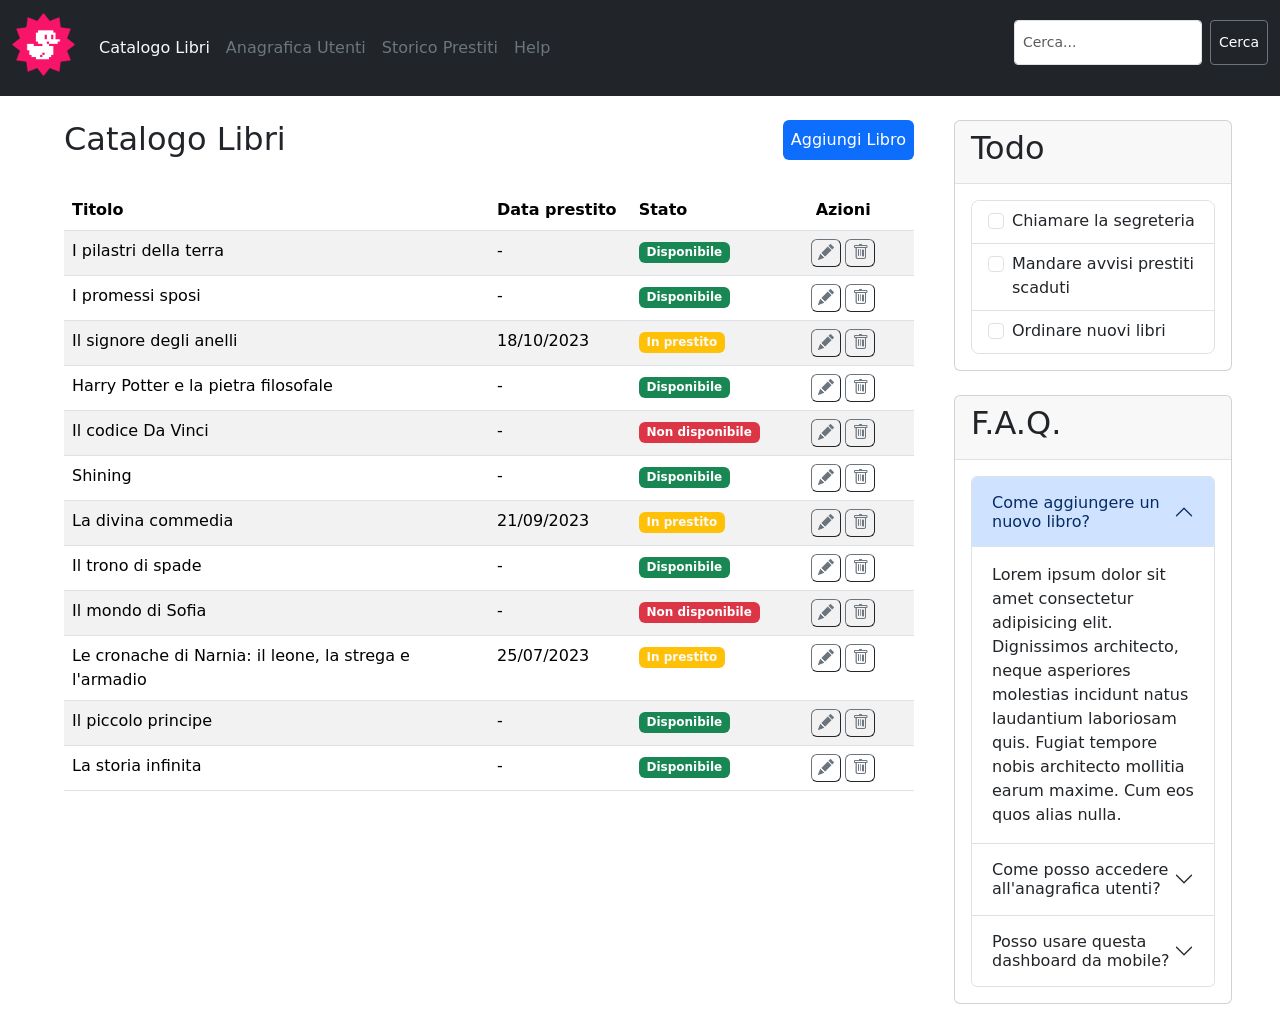
==== commit e10516cd: "ADD seconda pagina con collegamenti + Go Home alla paperella" ====
--- a/index.html
+++ b/index.html
@@ -16,7 +16,7 @@
         <div class="bg-dark">
             <nav class="navbar navbar-expand-lg">
                 <div class="container-fluid top">
-                    <a class="navbar-brand to-home" href="#"><img class="paperella" src="img/duck.png"
+                    <a class="navbar-brand to-home" href="./index.html"><img class="paperella" src="img/duck.png"
                             alt="Paperella"></a>
 
                     <button class="navbar-toggler" type="button" data-bs-toggle="collapse" data-bs-target="#navbarNav"
@@ -59,7 +59,7 @@
                 <div class="col-lg-9">
                     <div class="d-flex justify-content-between py-4 px-3">
                         <h2 class="fw-light">Catalogo Libri</h2>
-                        <button class="fw-lighter bg-primary text-white rounded border-0 p-2">Aggiungi Libro</button>
+                        <a href="new-book.html"><button class="fw-lighter bg-primary text-white rounded border-0 p-2">Aggiungi Libro</button></a>
                     </div>
                     <!-- Tabella -->
                     <div class="px-3">
@@ -313,7 +313,7 @@
                             <h2 class="card-title fw-light">Todo</h2>
                         </div>
                         <div class="card-body">
-                            <ul class="list-group list-group-flush border">
+                            <ul class="list-group list-group-flush border rounded-3">
                                 <li class="list-group-item">
                                     <div class="form-check">
                                         <input class="form-check-input" type="checkbox" value="" id="check1">
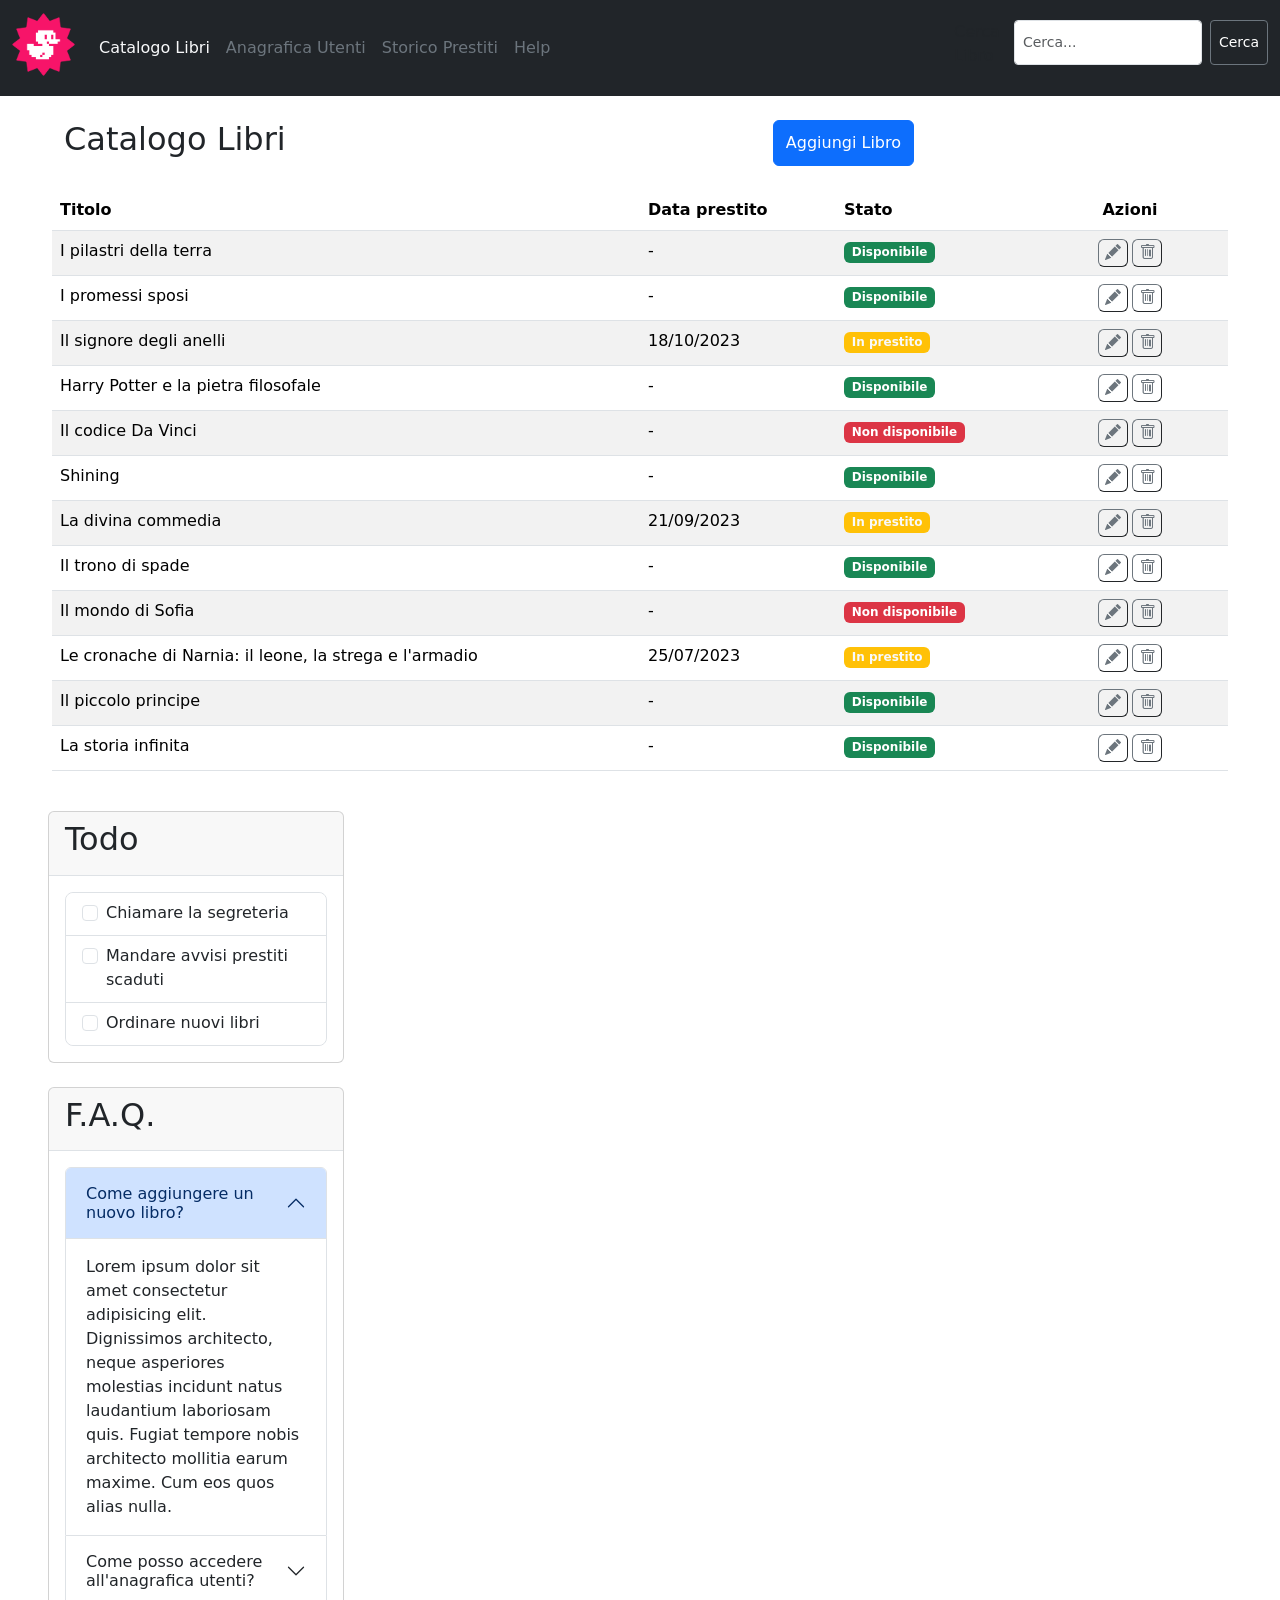
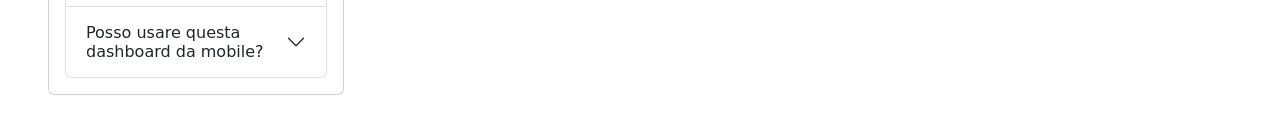
==== commit dc2ca02f: "ADD Aggiungi libro off canvas" ====
--- a/index.html
+++ b/index.html
@@ -59,341 +59,452 @@
                 <div class="col-lg-9">
                     <div class="d-flex justify-content-between py-4 px-3">
                         <h2 class="fw-light">Catalogo Libri</h2>
+                        <!-- LINK a pagina
                         <a href="new-book.html"><button class="fw-lighter bg-primary text-white rounded border-0 p-2">Aggiungi Libro</button></a>
-                    </div>
-                    <!-- Tabella -->
-                    <div class="px-3">
-                        <table class="table table-tertiary table-striped fw-light">
-                            <thead>
-                                <tr>
-                                    <th scope="col" class="col-6 col-md-6 col-lg-6">Titolo</th>
-                                    <th scope="col" class="d-none d-md-table-cell col-md-2">Data prestito</th>
-                                    <th scope="col" class="col-4 col-md-2">Stato</th>
-                                    <th scope="col" class="col-2 text-center col-md-2">Azioni</th>
-                                </tr>
-                            </thead>
-                            <tbody>
-                                <tr>
-                                    <td>I pilastri della terra</td>
-                                    <td class="d-none d-md-table-cell">-</td>
-                                    <td><span class="badge bg-success">Disponibile</span></td>
-                                    <td>
-                                        <div class="d-flex justify-content-center gap-1">
-                                            <button type="button"
-                                                class="rounded text-secondary border-secondary border-1 bg-transparent"
-                                                title="Modifica">
-                                                <i class="bi bi-pencil-fill"></i>
-                                            </button>
-                                            <button type="button"
-                                                class="rounded text-secondary border-secondary border-1 bg-transparent"
-                                                title="Elimina">
-                                                <i class="bi bi-trash"></i>
-                                            </button>
-                                        </div>
-                                    </td>
-                                </tr>
-                                <tr>
-                                    <td>I promessi sposi</td>
-                                    <td class="d-none d-md-table-cell">-</td>
-                                    <td><span class="badge bg-success">Disponibile</span></td>
-                                    <td>
-                                        <div class="d-flex justify-content-center gap-1">
-                                            <button type="button"
-                                                class="rounded text-secondary border-secondary border-1 bg-transparent"
-                                                title="Modifica">
-                                                <i class="bi bi-pencil-fill"></i>
-                                            </button>
-                                            <button type="button"
-                                                class="rounded text-secondary border-secondary border-1 bg-transparent"
-                                                title="Elimina">
-                                                <i class="bi bi-trash"></i>
-                                            </button>
-                                        </div>
-                                    </td>
-                                </tr>
-                                <tr>
-                                    <td>Il signore degli anelli</td>
-                                    <td class="d-none d-md-table-cell">18/10/2023</td>
-                                    <td><span class="badge bg-warning text-light">In prestito</span></td>
-                                    <td>
-                                        <div class="d-flex justify-content-center gap-1">
-                                            <button type="button"
-                                                class="rounded text-secondary border-secondary border-1 bg-transparent"
-                                                title="Modifica">
-                                                <i class="bi bi-pencil-fill"></i>
-                                            </button>
-                                            <button type="button"
-                                                class="rounded text-secondary border-secondary border-1 bg-transparent"
-                                                title="Elimina">
-                                                <i class="bi bi-trash"></i>
-                                            </button>
-                                        </div>
-                                    </td>
-                                </tr>
-                                <tr>
-                                    <td>Harry Potter e la pietra filosofale</td>
-                                    <td class="d-none d-md-table-cell">-</td>
-                                    <td><span class="badge bg-success">Disponibile</span></td>
-                                    <td>
-                                        <div class="d-flex justify-content-center gap-1">
-                                            <button type="button"
-                                                class="rounded text-secondary border-secondary border-1 bg-transparent"
-                                                title="Modifica">
-                                                <i class="bi bi-pencil-fill"></i>
-                                            </button>
-                                            <button type="button"
-                                                class="rounded text-secondary border-secondary border-1 bg-transparent"
-                                                title="Elimina">
-                                                <i class="bi bi-trash"></i>
-                                            </button>
-                                        </div>
-                                    </td>
-                                </tr>
-                                <tr>
-                                    <td>Il codice Da Vinci</td>
-                                    <td class="d-none d-md-table-cell">-</td>
-                                    <td><span class="badge bg-danger">Non disponibile</span></td>
-                                    <td>
-                                        <div class="d-flex justify-content-center gap-1">
-                                            <button type="button"
-                                                class="rounded text-secondary border-secondary border-1 bg-transparent"
-                                                title="Modifica">
-                                                <i class="bi bi-pencil-fill"></i>
-                                            </button>
-                                            <button type="button"
-                                                class="rounded text-secondary border-secondary border-1 bg-transparent"
-                                                title="Elimina">
-                                                <i class="bi bi-trash"></i>
-                                            </button>
-                                        </div>
-                                    </td>
-                                </tr>
-                                <tr>
-                                    <td>Shining</td>
-                                    <td class="d-none d-md-table-cell">-</td>
-                                    <td><span class="badge bg-success">Disponibile</span></td>
-                                    <td class="">
-                                        <div class="d-flex justify-content-center gap-1">
-                                            <button type="button"
-                                                class="rounded text-secondary border-secondary border-1 bg-transparent"
-                                                title="Modifica">
-                                                <i class="bi bi-pencil-fill"></i>
-                                            </button>
-                                            <button type="button"
-                                                class="rounded text-secondary border-secondary border-1 bg-transparent"
-                                                title="Elimina">
-                                                <i class="bi bi-trash"></i>
-                                            </button>
-                                        </div>
-                                    </td>
-                                </tr>
-                                <tr>
-                                    <td>La divina commedia</td>
-                                    <td class="d-none d-md-table-cell">21/09/2023</td>
-                                    <td><span class="badge bg-warning text-light">In prestito</span></td>
-                                    <td>
-                                        <div class="d-flex justify-content-center gap-1">
-                                            <button type="button"
-                                                class="rounded text-secondary border-secondary border-1 bg-transparent"
-                                                title="Modifica">
-                                                <i class="bi bi-pencil-fill"></i>
-                                            </button>
-                                            <button type="button"
-                                                class="rounded text-secondary border-secondary border-1 bg-transparent"
-                                                title="Elimina">
-                                                <i class="bi bi-trash"></i>
-                                            </button>
-                                        </div>
-                                    </td>
-                                </tr>
-                                <tr>
-                                    <td>Il trono di spade</td>
-                                    <td class="d-none d-md-table-cell">-</td>
-                                    <td><span class="badge bg-success">Disponibile</span></td>
-                                    <td>
-                                        <div class="d-flex justify-content-center gap-1">
-                                            <button type="button"
-                                                class="rounded text-secondary border-secondary border-1 bg-transparent"
-                                                title="Modifica">
-                                                <i class="bi bi-pencil-fill"></i>
-                                            </button>
-                                            <button type="button"
-                                                class="rounded text-secondary border-secondary border-1 bg-transparent"
-                                                title="Elimina">
-                                                <i class="bi bi-trash"></i>
-                                            </button>
-                                        </div>
-                                    </td>
-                                </tr>
-                                <tr>
-                                    <td>Il mondo di Sofia</td>
-                                    <td class="d-none d-md-table-cell">-</td>
-                                    <td><span class="badge bg-danger">Non disponibile</span></td>
-                                    <td class="">
-                                        <div class="d-flex justify-content-center gap-1">
-                                            <button type="button"
-                                                class="rounded text-secondary border-secondary border-1 bg-transparent"
-                                                title="Modifica">
-                                                <i class="bi bi-pencil-fill"></i>
-                                            </button>
-                                            <button type="button"
-                                                class="rounded text-secondary border-secondary border-1 bg-transparent"
-                                                title="Elimina">
-                                                <i class="bi bi-trash"></i>
-                                            </button>
-                                        </div>
-                                    </td>
-                                </tr>
-                                <tr>
-                                    <td>Le cronache di Narnia: il leone, la strega e l'armadio</td>
-                                    <td class="d-none d-md-table-cell">25/07/2023</td>
-                                    <td><span class="badge bg-warning text-light">In prestito</span></td>
-                                    <td>
-                                        <div class="d-flex justify-content-center gap-1">
-                                            <button type="button"
-                                                class="rounded text-secondary border-secondary border-1 bg-transparent"
-                                                title="Modifica">
-                                                <i class="bi bi-pencil-fill"></i>
-                                            </button>
-                                            <button type="button"
-                                                class="rounded text-secondary border-secondary border-1 bg-transparent"
-                                                title="Elimina">
-                                                <i class="bi bi-trash"></i>
-                                            </button>
-                                        </div>
-                                    </td>
-                                </tr>
-                                <tr>
-                                    <td>Il piccolo principe</td>
-                                    <td class="d-none d-md-table-cell">-</td>
-                                    <td><span class="badge bg-success">Disponibile</span></td>
-                                    <td>
-                                        <div class="d-flex justify-content-center gap-1">
-                                            <button type="button"
-                                                class="rounded text-secondary border-secondary border-1 bg-transparent"
-                                                title="Modifica">
-                                                <i class="bi bi-pencil-fill"></i>
-                                            </button>
-                                            <button type="button"
-                                                class="rounded text-secondary border-secondary border-1 bg-transparent"
-                                                title="Elimina">
-                                                <i class="bi bi-trash"></i>
-                                            </button>
-                                        </div>
-                                    </td>
-                                </tr>
-                                <tr>
-                                    <td>La storia infinita</td>
-                                    <td class="d-none d-md-table-cell">-</td>
-                                    <td><span class="badge bg-success">Disponibile</span></td>
-                                    <td>
-                                        <div class="d-flex justify-content-center gap-1">
-                                            <button type="button"
-                                                class="rounded text-secondary border-secondary border-1 bg-transparent"
-                                                title="Modifica">
-                                                <i class="bi bi-pencil-fill"></i>
-                                            </button>
-                                            <button type="button"
-                                                class="rounded text-secondary border-secondary border-1 bg-transparent"
-                                                title="Elimina">
-                                                <i class="bi bi-trash"></i>
-                                            </button>
-                                        </div>
-                                    </td>
-                                </tr>
-                            </tbody>
-                        </table>
+                         -->
+                        <button class="btn btn-primary" type="button" data-bs-toggle="offcanvas"
+                            data-bs-target="#offcanvasNuovoLibro" aria-controls="offcanvasNuovoLibro">
+                            Aggiungi Libro
+                        </button>
+                        <div class="offcanvas offcanvas-end w-lg-50" tabindex="-1" id="offcanvasNuovoLibro"
+                            aria-labelledby="offcanvasNuovoLibroLabel">
+                            <div class="offcanvas-header border-bottom">
+                                <h5 class="offcanvas-title" id="offcanvasNuovoLibroLabel">Nuovo Libro</h5>
+                                <button type="button" class="btn-close" data-bs-dismiss="offcanvas"
+                                    aria-label="Close"></button>
+                            </div>
+                            <div class="offcanvas-body">
+                                <!-- FORM -->
+                                <form class="container mt-4">
+                                    <!-- TITOLO -->
+                                    <div class="row">
+                                        <div class="">
+                                            <h3>Nuovo Libro</h3>
+                                        </div>
+                                    </div>
+                                    <!-- Nome e Cognome autore -->
+                                    <div class="row mt-4">
+                                        <div class="col-6">
+                                            <label for="AuthorFirstName" class="form-label">Nome Autore</label>
+                                            <textarea class="form-control " id="AuthorFirstName" rows="1"
+                                                placeholder="Inserisci il nome dell'autore"></textarea>
+                                        </div>
+                                        <div class="col-6">
+                                            <label for="AuthorLastName" class="form-label">Cognome Autore</label>
+                                            <textarea class="form-control " id="AuthorLastName" rows="1" required
+                                                placeholder="Inserisci il cognome dell'autore"></textarea>
+                                        </div>
+                                    </div>
+                                    <!-- Titolo libro -->
+                                    <div class="row mt-4">
+                                        <div class="col">
+                                            <label for="BookTitle" class="form-label">Titolo</label>
+                                            <textarea class="form-control " id="BookTitle" rows="1"
+                                                placeholder="Inserisci il titolo del libro" required></textarea>
+                                            <div id="BookTitle" class="form-text">Titolo versione italiana</div>
+                                        </div>
+                                    </div>
+                                    <!-- Genere anno e ISBN -->
+                                    <div class="row mt-4">
+                                        <!-- Genere Libro -->
+                                        <div class="col-12 col-lg-4">
+                                            <label for="BookGenre" class="form-label">Genere</label>
+                                            <select class="form-select" aria-label="Default select example">
+                                                <option selected>Scegli il genere</option>
+                                                <option value="narrativa">Narrativa Contemporanea</option>
+                                                <option value="giallo">Giallo e Investigativo</option>
+                                                <option value="thriller">Thriller e Noir</option>
+                                                <option value="fantasy">Fantasy</option>
+                                                <option value="fantascienza">Fantascienza</option>
+                                                <option value="horror">Horror</option>
+                                                <option value="romance">Rosa / Romance</option>
+                                                <option value="storico">Romanzo Storico</option>
+                                                <option value="biografia">Biografia e Memorie</option>
+                                                <option value="saggistica">Saggistica</option>
+                                                <option value="classici">Classici</option>
+                                                <option value="avventura">Avventura</option>
+                                            </select>
+                                        </div>
+                                        <!-- Anno di Pubblicazione -->
+                                        <div class="col-12 mt-4 col-lg-4">
+                                            <label for="ReleaseDate" class="form-label">Anno di Pubblicazione</label>
+                                            <textarea class="form-control" id="ReleaseDate" rows="1" pattern="[0-9]+"
+                                                placeholder="Inserisci l'anno"></textarea>
+                                        </div>
+                                        <!-- ISBN# -->
+                                        <div class="col-12 mt-4 col-lg-4">
+                                            <label for="ISBN" class="form-label">ISBN#</label>
+                                            <textarea class="form-control " id="ISBN" rows="1" required
+                                                placeholder="Inserisci il codice ISBN#"></textarea>
+                                        </div>
+                                    </div>
+                                    <!-- Una riga -->
+                                    <div class="row mt-4"></div>
+                                    <hr>
+                                    <!-- Note -->
+                                    <div class="row mt-4">
+                                        <div class="col">
+                                            <label for="Note" class="form-label">Note</label>
+                                            <textarea class="form-control " id="Note" rows="3"
+                                                placeholder="Inserisci eventuali note sul libro"></textarea>
+                                        </div>
+                                    </div>
+                                    <!-- Checkbox per versione libro anche in digitale -->
+                                    <div class="row mt-4"></div>
+                                    <div class="form-check">
+                                        <input class="form-check-input" type="checkbox" value="" id="checkDefault">
+                                        <label class="form-check-label" for="checkDefault">
+                                            Disponibile anche in digitale
+                                        </label>
+                                    </div>
+                                    <!-- Bottone submit "Aggiungi Libro" -->
+                                    <div class="row mt-4 mb-5">
+                                        <div class="col">
+                                            <button class="btn btn-primary" type="submit">Aggiungi Libro</button>
+                                        </div>
+                                    </div>
+                                </form>
+                            </div>
+                        </div>
                     </div>
                 </div>
-                <!-- SCHEDE -->
-                <div class="cards col-lg-3">
-                    <!-- TOOD -->
-                    <div class="card my-4 fw-light">
-                        <div class="card-header border-bottom">
-                            <h2 class="card-title fw-light">Todo</h2>
-                        </div>
-                        <div class="card-body">
-                            <ul class="list-group list-group-flush border rounded-3">
-                                <li class="list-group-item">
-                                    <div class="form-check">
-                                        <input class="form-check-input" type="checkbox" value="" id="check1">
-                                        <label class="form-check-label" for="check1">
-                                            Chiamare la segreteria
-                                        </label>
-                                    </div>
-                                </li>
-                                <li class="list-group-item">
-                                    <div class="form-check">
-                                        <input class="form-check-input" type="checkbox" value="" id="check2">
-                                        <label class="form-check-label" for="check2">
-                                            Mandare avvisi prestiti scaduti
-                                        </label>
-                                    </div>
-                                </li>
-                                <li class="list-group-item">
-                                    <div class="form-check">
-                                        <input class="form-check-input" type="checkbox" value="" id="check3">
-                                        <label class="form-check-label" for="check3">
-                                            Ordinare nuovi libri
-                                        </label>
-                                    </div>
-                                </li>
-                            </ul>
-                        </div>
-                    </div>
-                    <!-- F.A.Q. -->
-                    <div class="card my-4 fw-light">
-                        <div class="card-header border-bottom">
-                            <h2 class="card-title fw-light">F.A.Q.</h2>
-                        </div>
-                        <div class="card-body">
-                            <div class="accordion" id="accordionExample">
-                                <div class="accordion-item">
-                                    <h2 class="accordion-header">
-                                        <button class="accordion-button" type="button" data-bs-toggle="collapse"
-                                            data-bs-target="#collapseOne" aria-expanded="true" aria-controls="collapseOne">
-                                            Come aggiungere un nuovo libro?
-                                        </button>
-                                    </h2>
-                                    <div id="collapseOne" class="accordion-collapse collapse show"
-                                        data-bs-parent="#accordionExample">
-                                        <div class="accordion-body">
-                                            Lorem ipsum dolor sit amet consectetur adipisicing elit. Dignissimos architecto,
-                                            neque asperiores molestias incidunt natus laudantium laboriosam quis. Fugiat
-                                            tempore nobis architecto mollitia earum maxime. Cum eos quos alias nulla.
-                                        </div>
-                                    </div>
+                <!-- Tabella -->
+                <div class="px-3">
+                    <table class="table table-tertiary table-striped fw-light">
+                        <thead>
+                            <tr>
+                                <th scope="col" class="col-6 col-md-6 col-lg-6">Titolo</th>
+                                <th scope="col" class="d-none d-md-table-cell col-md-2">Data prestito</th>
+                                <th scope="col" class="col-4 col-md-2">Stato</th>
+                                <th scope="col" class="col-2 text-center col-md-2">Azioni</th>
+                            </tr>
+                        </thead>
+                        <tbody>
+                            <tr>
+                                <td>I pilastri della terra</td>
+                                <td class="d-none d-md-table-cell">-</td>
+                                <td><span class="badge bg-success">Disponibile</span></td>
+                                <td>
+                                    <div class="d-flex justify-content-center gap-1">
+                                        <button type="button"
+                                            class="rounded text-secondary border-secondary border-1 bg-transparent"
+                                            title="Modifica">
+                                            <i class="bi bi-pencil-fill"></i>
+                                        </button>
+                                        <button type="button"
+                                            class="rounded text-secondary border-secondary border-1 bg-transparent"
+                                            title="Elimina">
+                                            <i class="bi bi-trash"></i>
+                                        </button>
+                                    </div>
+                                </td>
+                            </tr>
+                            <tr>
+                                <td>I promessi sposi</td>
+                                <td class="d-none d-md-table-cell">-</td>
+                                <td><span class="badge bg-success">Disponibile</span></td>
+                                <td>
+                                    <div class="d-flex justify-content-center gap-1">
+                                        <button type="button"
+                                            class="rounded text-secondary border-secondary border-1 bg-transparent"
+                                            title="Modifica">
+                                            <i class="bi bi-pencil-fill"></i>
+                                        </button>
+                                        <button type="button"
+                                            class="rounded text-secondary border-secondary border-1 bg-transparent"
+                                            title="Elimina">
+                                            <i class="bi bi-trash"></i>
+                                        </button>
+                                    </div>
+                                </td>
+                            </tr>
+                            <tr>
+                                <td>Il signore degli anelli</td>
+                                <td class="d-none d-md-table-cell">18/10/2023</td>
+                                <td><span class="badge bg-warning text-light">In prestito</span></td>
+                                <td>
+                                    <div class="d-flex justify-content-center gap-1">
+                                        <button type="button"
+                                            class="rounded text-secondary border-secondary border-1 bg-transparent"
+                                            title="Modifica">
+                                            <i class="bi bi-pencil-fill"></i>
+                                        </button>
+                                        <button type="button"
+                                            class="rounded text-secondary border-secondary border-1 bg-transparent"
+                                            title="Elimina">
+                                            <i class="bi bi-trash"></i>
+                                        </button>
+                                    </div>
+                                </td>
+                            </tr>
+                            <tr>
+                                <td>Harry Potter e la pietra filosofale</td>
+                                <td class="d-none d-md-table-cell">-</td>
+                                <td><span class="badge bg-success">Disponibile</span></td>
+                                <td>
+                                    <div class="d-flex justify-content-center gap-1">
+                                        <button type="button"
+                                            class="rounded text-secondary border-secondary border-1 bg-transparent"
+                                            title="Modifica">
+                                            <i class="bi bi-pencil-fill"></i>
+                                        </button>
+                                        <button type="button"
+                                            class="rounded text-secondary border-secondary border-1 bg-transparent"
+                                            title="Elimina">
+                                            <i class="bi bi-trash"></i>
+                                        </button>
+                                    </div>
+                                </td>
+                            </tr>
+                            <tr>
+                                <td>Il codice Da Vinci</td>
+                                <td class="d-none d-md-table-cell">-</td>
+                                <td><span class="badge bg-danger">Non disponibile</span></td>
+                                <td>
+                                    <div class="d-flex justify-content-center gap-1">
+                                        <button type="button"
+                                            class="rounded text-secondary border-secondary border-1 bg-transparent"
+                                            title="Modifica">
+                                            <i class="bi bi-pencil-fill"></i>
+                                        </button>
+                                        <button type="button"
+                                            class="rounded text-secondary border-secondary border-1 bg-transparent"
+                                            title="Elimina">
+                                            <i class="bi bi-trash"></i>
+                                        </button>
+                                    </div>
+                                </td>
+                            </tr>
+                            <tr>
+                                <td>Shining</td>
+                                <td class="d-none d-md-table-cell">-</td>
+                                <td><span class="badge bg-success">Disponibile</span></td>
+                                <td class="">
+                                    <div class="d-flex justify-content-center gap-1">
+                                        <button type="button"
+                                            class="rounded text-secondary border-secondary border-1 bg-transparent"
+                                            title="Modifica">
+                                            <i class="bi bi-pencil-fill"></i>
+                                        </button>
+                                        <button type="button"
+                                            class="rounded text-secondary border-secondary border-1 bg-transparent"
+                                            title="Elimina">
+                                            <i class="bi bi-trash"></i>
+                                        </button>
+                                    </div>
+                                </td>
+                            </tr>
+                            <tr>
+                                <td>La divina commedia</td>
+                                <td class="d-none d-md-table-cell">21/09/2023</td>
+                                <td><span class="badge bg-warning text-light">In prestito</span></td>
+                                <td>
+                                    <div class="d-flex justify-content-center gap-1">
+                                        <button type="button"
+                                            class="rounded text-secondary border-secondary border-1 bg-transparent"
+                                            title="Modifica">
+                                            <i class="bi bi-pencil-fill"></i>
+                                        </button>
+                                        <button type="button"
+                                            class="rounded text-secondary border-secondary border-1 bg-transparent"
+                                            title="Elimina">
+                                            <i class="bi bi-trash"></i>
+                                        </button>
+                                    </div>
+                                </td>
+                            </tr>
+                            <tr>
+                                <td>Il trono di spade</td>
+                                <td class="d-none d-md-table-cell">-</td>
+                                <td><span class="badge bg-success">Disponibile</span></td>
+                                <td>
+                                    <div class="d-flex justify-content-center gap-1">
+                                        <button type="button"
+                                            class="rounded text-secondary border-secondary border-1 bg-transparent"
+                                            title="Modifica">
+                                            <i class="bi bi-pencil-fill"></i>
+                                        </button>
+                                        <button type="button"
+                                            class="rounded text-secondary border-secondary border-1 bg-transparent"
+                                            title="Elimina">
+                                            <i class="bi bi-trash"></i>
+                                        </button>
+                                    </div>
+                                </td>
+                            </tr>
+                            <tr>
+                                <td>Il mondo di Sofia</td>
+                                <td class="d-none d-md-table-cell">-</td>
+                                <td><span class="badge bg-danger">Non disponibile</span></td>
+                                <td class="">
+                                    <div class="d-flex justify-content-center gap-1">
+                                        <button type="button"
+                                            class="rounded text-secondary border-secondary border-1 bg-transparent"
+                                            title="Modifica">
+                                            <i class="bi bi-pencil-fill"></i>
+                                        </button>
+                                        <button type="button"
+                                            class="rounded text-secondary border-secondary border-1 bg-transparent"
+                                            title="Elimina">
+                                            <i class="bi bi-trash"></i>
+                                        </button>
+                                    </div>
+                                </td>
+                            </tr>
+                            <tr>
+                                <td>Le cronache di Narnia: il leone, la strega e l'armadio</td>
+                                <td class="d-none d-md-table-cell">25/07/2023</td>
+                                <td><span class="badge bg-warning text-light">In prestito</span></td>
+                                <td>
+                                    <div class="d-flex justify-content-center gap-1">
+                                        <button type="button"
+                                            class="rounded text-secondary border-secondary border-1 bg-transparent"
+                                            title="Modifica">
+                                            <i class="bi bi-pencil-fill"></i>
+                                        </button>
+                                        <button type="button"
+                                            class="rounded text-secondary border-secondary border-1 bg-transparent"
+                                            title="Elimina">
+                                            <i class="bi bi-trash"></i>
+                                        </button>
+                                    </div>
+                                </td>
+                            </tr>
+                            <tr>
+                                <td>Il piccolo principe</td>
+                                <td class="d-none d-md-table-cell">-</td>
+                                <td><span class="badge bg-success">Disponibile</span></td>
+                                <td>
+                                    <div class="d-flex justify-content-center gap-1">
+                                        <button type="button"
+                                            class="rounded text-secondary border-secondary border-1 bg-transparent"
+                                            title="Modifica">
+                                            <i class="bi bi-pencil-fill"></i>
+                                        </button>
+                                        <button type="button"
+                                            class="rounded text-secondary border-secondary border-1 bg-transparent"
+                                            title="Elimina">
+                                            <i class="bi bi-trash"></i>
+                                        </button>
+                                    </div>
+                                </td>
+                            </tr>
+                            <tr>
+                                <td>La storia infinita</td>
+                                <td class="d-none d-md-table-cell">-</td>
+                                <td><span class="badge bg-success">Disponibile</span></td>
+                                <td>
+                                    <div class="d-flex justify-content-center gap-1">
+                                        <button type="button"
+                                            class="rounded text-secondary border-secondary border-1 bg-transparent"
+                                            title="Modifica">
+                                            <i class="bi bi-pencil-fill"></i>
+                                        </button>
+                                        <button type="button"
+                                            class="rounded text-secondary border-secondary border-1 bg-transparent"
+                                            title="Elimina">
+                                            <i class="bi bi-trash"></i>
+                                        </button>
+                                    </div>
+                                </td>
+                            </tr>
+                        </tbody>
+                    </table>
+                </div>
+            </div>
+            <!-- SCHEDE -->
+            <div class="cards col-lg-3">
+                <!-- TOOD -->
+                <div class="card my-4 fw-light">
+                    <div class="card-header border-bottom">
+                        <h2 class="card-title fw-light">Todo</h2>
+                    </div>
+                    <div class="card-body">
+                        <ul class="list-group list-group-flush border rounded-3">
+                            <li class="list-group-item">
+                                <div class="form-check">
+                                    <input class="form-check-input" type="checkbox" value="" id="check1">
+                                    <label class="form-check-label" for="check1">
+                                        Chiamare la segreteria
+                                    </label>
                                 </div>
-                                <div class="accordion-item">
-                                    <h2 class="accordion-header">
-                                        <button class="accordion-button collapsed" type="button" data-bs-toggle="collapse"
-                                            data-bs-target="#collapseTwo" aria-expanded="false" aria-controls="collapseTwo">
-                                            Come posso accedere all'anagrafica utenti?
-                                        </button>
-                                    </h2>
-                                    <div id="collapseTwo" class="accordion-collapse collapse"
-                                        data-bs-parent="#accordionExample">
-                                        <div class="accordion-body">
-                                            Lorem ipsum dolor sit amet, consectetur adipisicing elit. Asperiores ipsam
-                                            debitis quaerat labore! Enim dicta obcaecati aperiam ducimus qui id vel veniam
-                                            natus quia perferendis consectetur, culpa sint accusamus sunt.
-                                        </div>
-                                    </div>
+                            </li>
+                            <li class="list-group-item">
+                                <div class="form-check">
+                                    <input class="form-check-input" type="checkbox" value="" id="check2">
+                                    <label class="form-check-label" for="check2">
+                                        Mandare avvisi prestiti scaduti
+                                    </label>
                                 </div>
-                                <div class="accordion-item">
-                                    <h2 class="accordion-header">
-                                        <button class="accordion-button collapsed" type="button" data-bs-toggle="collapse"
-                                            data-bs-target="#collapseThree" aria-expanded="false" aria-controls="collapseThree">
-                                            Posso usare questa dashboard da mobile?
-                                        </button>
-                                    </h2>
-                                    <div id="collapseThree" class="accordion-collapse collapse"
-                                        data-bs-parent="#accordionExample">
-                                        <div class="accordion-body">
-                                            Lorem ipsum dolor sit amet consectetur adipisicing elit. Recusandae nobis optio
-                                            totam! Exercitationem quasi necessitatibus error, libero repudiandae similique,
-                                            ipsum est fugit iusto enim nihil aliquid quibusdam sit et quis.
-                                        </div>
+                            </li>
+                            <li class="list-group-item">
+                                <div class="form-check">
+                                    <input class="form-check-input" type="checkbox" value="" id="check3">
+                                    <label class="form-check-label" for="check3">
+                                        Ordinare nuovi libri
+                                    </label>
+                                </div>
+                            </li>
+                        </ul>
+                    </div>
+                </div>
+                <!-- F.A.Q. -->
+                <div class="card my-4 fw-light">
+                    <div class="card-header border-bottom">
+                        <h2 class="card-title fw-light">F.A.Q.</h2>
+                    </div>
+                    <div class="card-body">
+                        <div class="accordion" id="accordionExample">
+                            <div class="accordion-item">
+                                <h2 class="accordion-header">
+                                    <button class="accordion-button" type="button" data-bs-toggle="collapse"
+                                        data-bs-target="#collapseOne" aria-expanded="true" aria-controls="collapseOne">
+                                        Come aggiungere un nuovo libro?
+                                    </button>
+                                </h2>
+                                <div id="collapseOne" class="accordion-collapse collapse show"
+                                    data-bs-parent="#accordionExample">
+                                    <div class="accordion-body">
+                                        Lorem ipsum dolor sit amet consectetur adipisicing elit. Dignissimos
+                                        architecto,
+                                        neque asperiores molestias incidunt natus laudantium laboriosam quis. Fugiat
+                                        tempore nobis architecto mollitia earum maxime. Cum eos quos alias nulla.
+                                    </div>
+                                </div>
+                            </div>
+                            <div class="accordion-item">
+                                <h2 class="accordion-header">
+                                    <button class="accordion-button collapsed" type="button" data-bs-toggle="collapse"
+                                        data-bs-target="#collapseTwo" aria-expanded="false" aria-controls="collapseTwo">
+                                        Come posso accedere all'anagrafica utenti?
+                                    </button>
+                                </h2>
+                                <div id="collapseTwo" class="accordion-collapse collapse"
+                                    data-bs-parent="#accordionExample">
+                                    <div class="accordion-body">
+                                        Lorem ipsum dolor sit amet, consectetur adipisicing elit. Asperiores ipsam
+                                        debitis quaerat labore! Enim dicta obcaecati aperiam ducimus qui id vel
+                                        veniam
+                                        natus quia perferendis consectetur, culpa sint accusamus sunt.
+                                    </div>
+                                </div>
+                            </div>
+                            <div class="accordion-item">
+                                <h2 class="accordion-header">
+                                    <button class="accordion-button collapsed" type="button" data-bs-toggle="collapse"
+                                        data-bs-target="#collapseThree" aria-expanded="false"
+                                        aria-controls="collapseThree">
+                                        Posso usare questa dashboard da mobile?
+                                    </button>
+                                </h2>
+                                <div id="collapseThree" class="accordion-collapse collapse"
+                                    data-bs-parent="#accordionExample">
+                                    <div class="accordion-body">
+                                        Lorem ipsum dolor sit amet consectetur adipisicing elit. Recusandae nobis
+                                        optio
+                                        totam! Exercitationem quasi necessitatibus error, libero repudiandae
+                                        similique,
+                                        ipsum est fugit iusto enim nihil aliquid quibusdam sit et quis.
                                     </div>
                                 </div>
                             </div>
@@ -401,6 +512,7 @@
                     </div>
                 </div>
             </div>
+        </div>
         </div>
     </main>
     <script src="https://cdn.jsdelivr.net/npm/bootstrap@5.3.8/dist/js/bootstrap.bundle.min.js"
